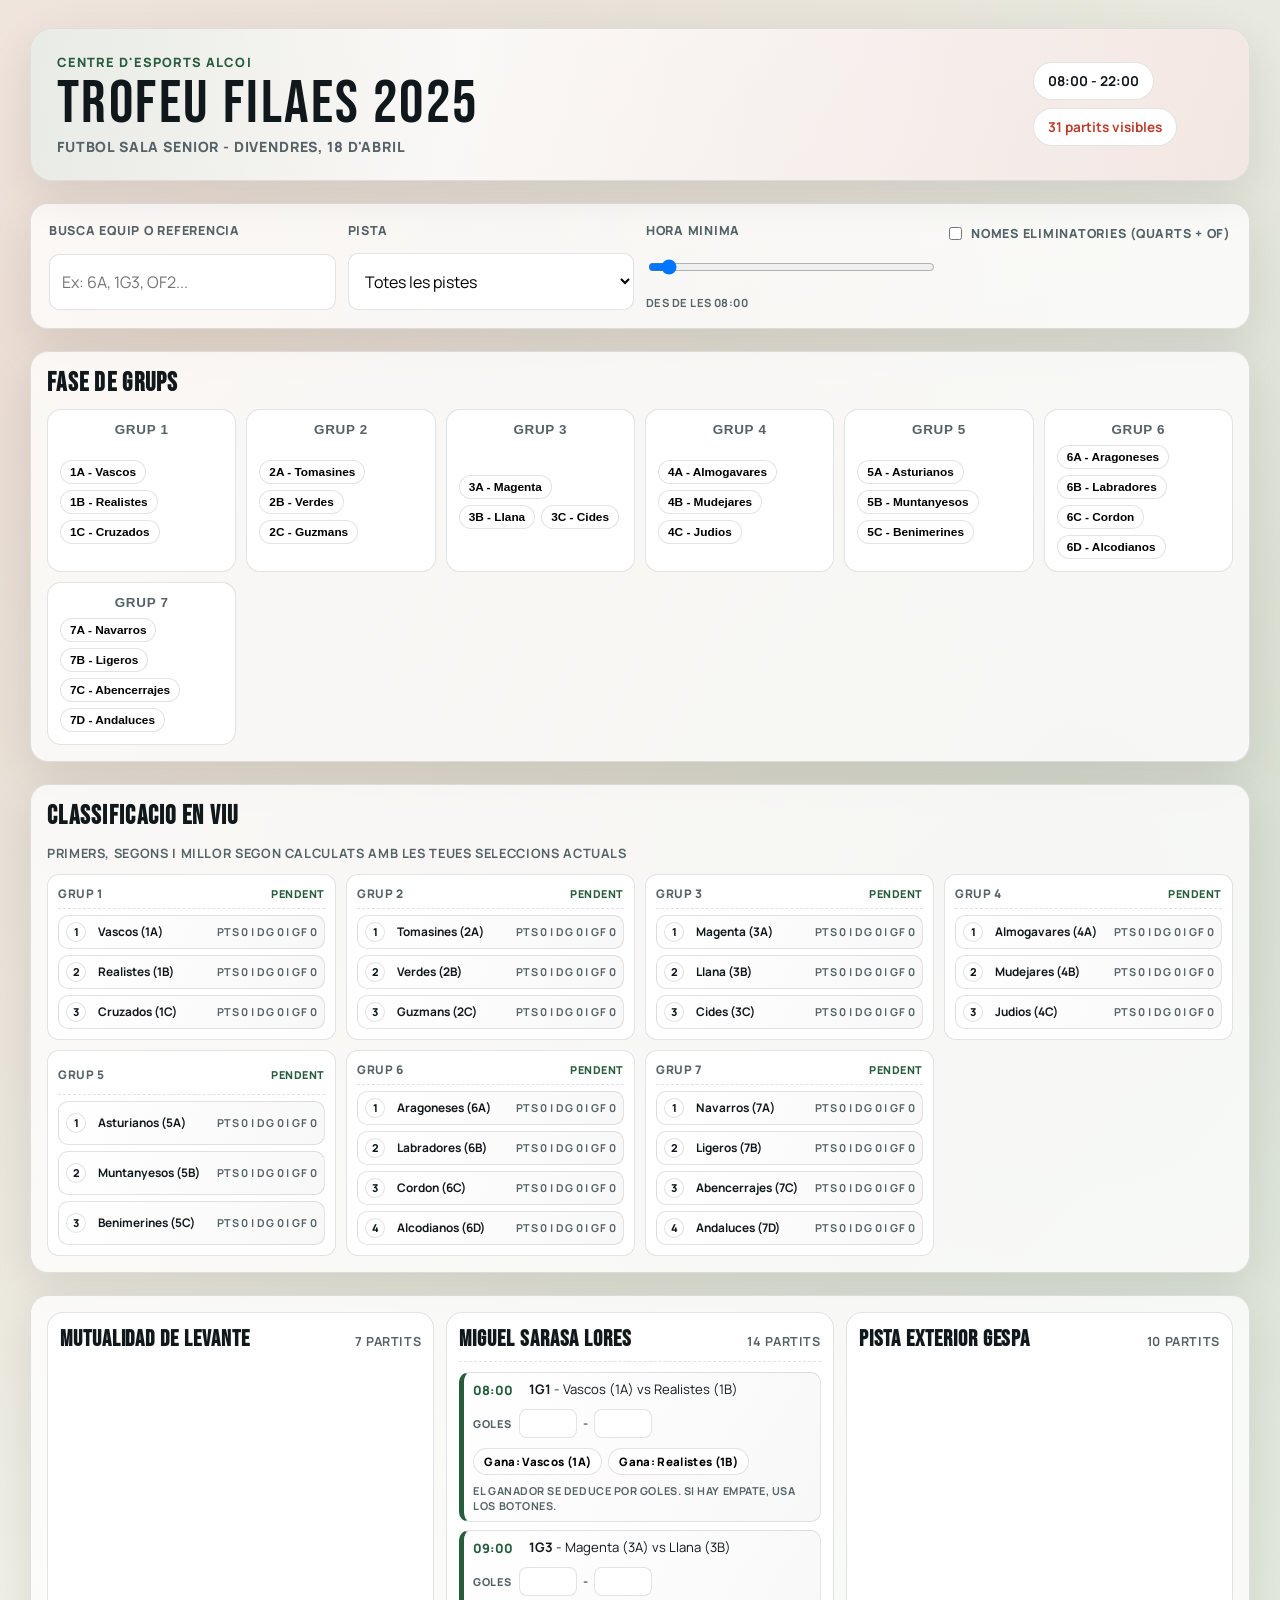
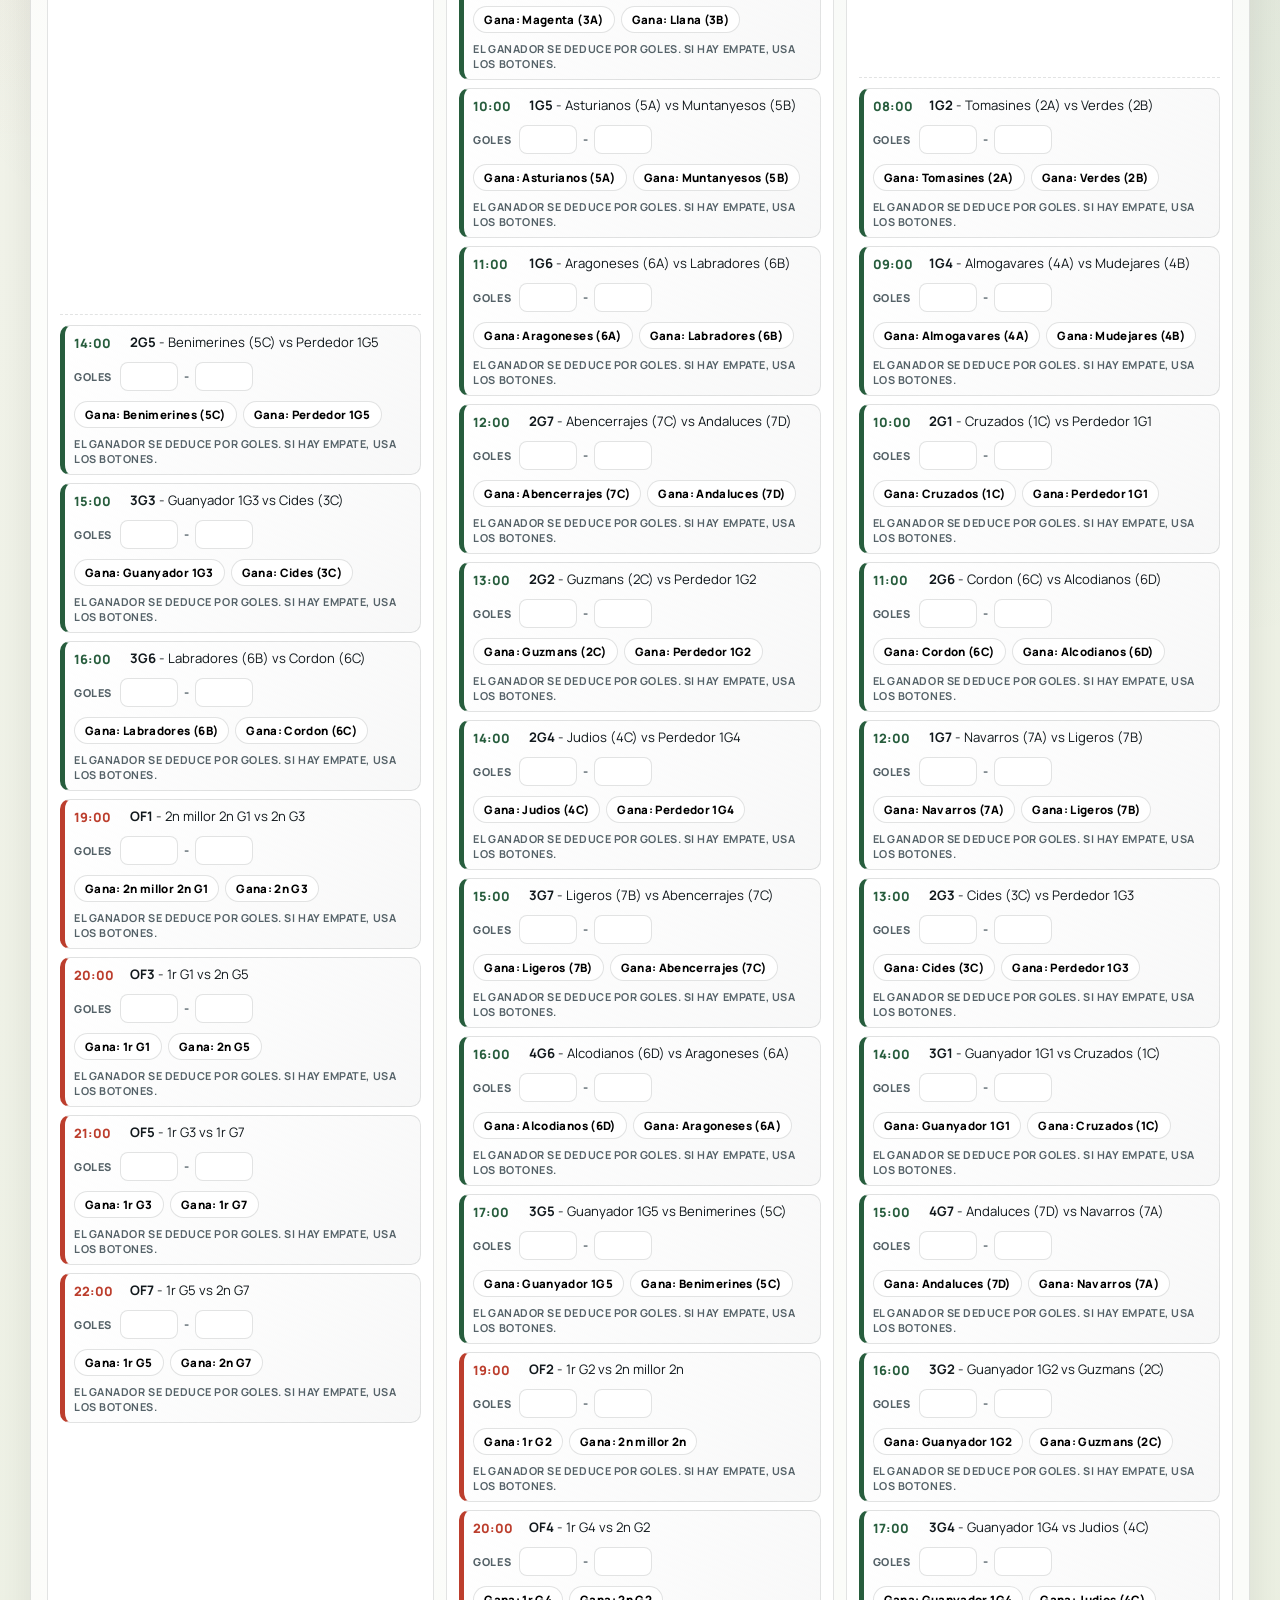
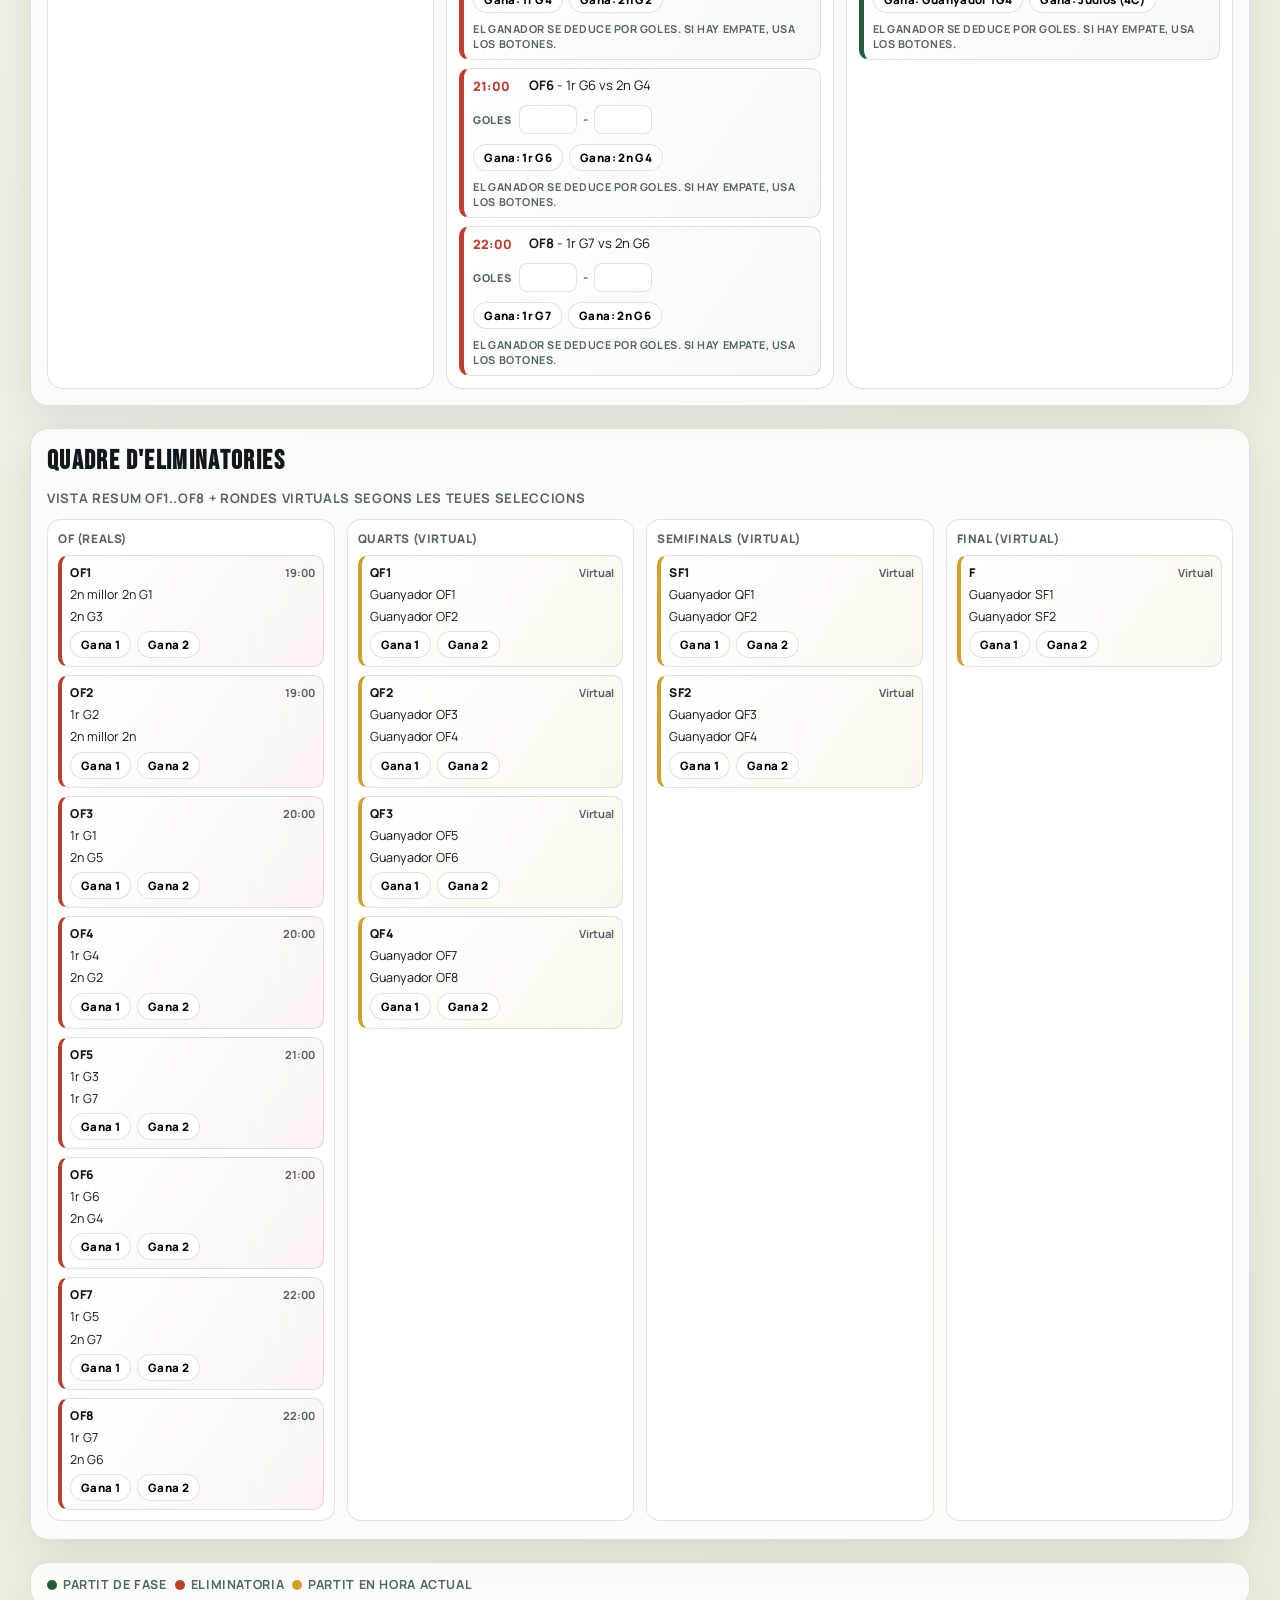
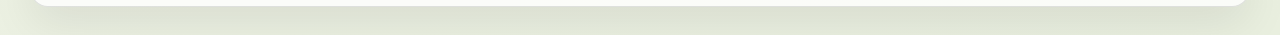
==== index.html @ 94940e05 "Add files via upload" ====
﻿<!doctype html>
<html lang="ca">

<head>
    <meta charset="UTF-8" />
    <meta name="viewport" content="width=device-width, initial-scale=1.0" />
    <title>Trofeu Filaes 2025 - Visual Interactiu</title>
    <link rel="preconnect" href="https://fonts.googleapis.com">
    <link rel="preconnect" href="https://fonts.gstatic.com" crossorigin>
    <link href="https://fonts.googleapis.com/css2?family=Bebas+Neue&family=Manrope:wght@400;600;700;800&display=swap"
        rel="stylesheet">
    <link rel="stylesheet" href="styles.css">
</head>

<body>
    <main class="container">
        <header class="hero">
            <div class="hero-content">
                <div>
                    <p class="kicker">Centre d'Esports Alcoi</p>
                    <h1>Trofeu Filaes 2025</h1>
                    <p class="subtitle">Futbol Sala Senior - Divendres, 18 d'abril</p>
                </div>
                <div class="hero-side">
                    <span class="date-chip">08:00 - 22:00</span>
                    <span class="count-chip" id="globalCount">0 partits visibles</span>
                </div>
            </div>
        </header>

        <section class="controls" aria-label="Filtres">
            <div class="control">
                <label for="search">Busca equip o referencia</label>
                <input id="search" type="search" placeholder="Ex: 6A, 1G3, OF2..." />
            </div>
            <div class="control">
                <label for="venue">Pista</label>
                <select id="venue">
                    <option value="all">Totes les pistes</option>
                    <option value="Mutualidad de Levante">Pavello - Mutualidad de Levante</option>
                    <option value="Miguel Sarasa Lores">Pavello - Miguel Sarasa Lores</option>
                    <option value="Pista exterior gespa">Pista exterior gespa</option>
                </select>
            </div>
            <div class="control">
                <label for="startTime">Hora minima</label>
                <input id="startTime" type="range" min="8" max="22" step="1" value="8" />
                <span class="muted" id="startTimeText">Des de les 08:00</span>
            </div>
            <div class="control">
                <label>
                    <input id="finalsOnly" type="checkbox" />
                    Nomes eliminatories (quarts + OF)
                </label>
            </div>
        </section>

        <section class="groups">
            <h2 class="groups-title">Fase de Grups</h2>
            <div class="group-grid" id="groupGrid"></div>
        </section>

        <section class="standings" aria-label="Classificacio en viu">
            <h2 class="standings-title">Classificacio en viu</h2>
            <p class="standings-subtitle">Primers, segons i millor segon calculats amb les teues seleccions actuals</p>
            <div class="standings-grid" id="standingsGrid"></div>
        </section>

        <section class="board">
            <div class="venues" id="venues"></div>
        </section>

        <section class="bracket" aria-label="Quadre d'eliminatories">
            <h2 class="bracket-title">Quadre d'eliminatories</h2>
            <p class="bracket-subtitle">Vista resum OF1..OF8 + rondes virtuals segons les teues seleccions</p>
            <div class="bracket-grid" id="finalsBracket"></div>
        </section>

        <section class="legend">
            <span class="legend-item"><i class="dot" style="background: var(--brand)"></i>Partit de fase</span>
            <span class="legend-item"><i class="dot" style="background: var(--brand-2)"></i>Eliminatoria</span>
            <span class="legend-item"><i class="dot" style="background: #d39f2a"></i>Partit en hora actual</span>
        </section>
    </main>

    <script src="script.js"></script>
</body>

</html>
---- styles.css ----
﻿:root {
    --bg-1: #f6f6ef;
    --bg-2: #e9efdf;
    --ink: #11181c;
    --muted: #556268;
    --brand: #275d3d;
    --brand-2: #bc3e2d;
    --panel: rgba(255, 255, 255, 0.78);
    --line: rgba(17, 24, 28, 0.12);
    --shadow: 0 14px 45px rgba(0, 0, 0, 0.09);
}

* {
    box-sizing: border-box;
}

body {
    margin: 0;
    font-family: "Manrope", sans-serif;
    color: var(--ink);
    background:
        radial-gradient(circle at 12% 8%, rgba(188, 62, 45, 0.13) 0, transparent 30%),
        radial-gradient(circle at 82% 18%, rgba(39, 93, 61, 0.14) 0, transparent 34%),
        linear-gradient(140deg, var(--bg-1), var(--bg-2));
    min-height: 100vh;
    padding: 28px;
}

.container {
    max-width: 1220px;
    margin: 0 auto;
    display: grid;
    gap: 22px;
}

.hero {
    background: var(--panel);
    border: 1px solid var(--line);
    border-radius: 22px;
    box-shadow: var(--shadow);
    overflow: hidden;
    position: relative;
}

.hero::before {
    content: "";
    position: absolute;
    inset: 0;
    background: linear-gradient(100deg, rgba(39, 93, 61, 0.09), transparent 35%, rgba(188, 62, 45, 0.1));
    pointer-events: none;
}

.hero-content {
    display: flex;
    flex-wrap: wrap;
    justify-content: space-between;
    gap: 16px;
    padding: 24px 26px;
    position: relative;
    z-index: 1;
}

.kicker {
    margin: 0;
    letter-spacing: 0.08em;
    font-weight: 800;
    color: var(--brand);
    text-transform: uppercase;
    font-size: 0.8rem;
}

h1 {
    margin: 4px 0 0;
    font-family: "Bebas Neue", sans-serif;
    letter-spacing: 0.04em;
    font-size: clamp(2rem, 5vw, 3.8rem);
    line-height: 0.95;
    font-weight: 400;
}

.subtitle {
    margin: 4px 0 0;
    text-transform: uppercase;
    letter-spacing: 0.06em;
    font-weight: 800;
    color: var(--muted);
    font-size: 0.88rem;
}

.hero-side {
    min-width: 190px;
    display: grid;
    gap: 8px;
    align-content: center;
}

.date-chip,
.count-chip {
    background: #fff;
    border: 1px solid var(--line);
    border-radius: 999px;
    padding: 9px 14px;
    font-size: 0.85rem;
    font-weight: 700;
    color: var(--ink);
    width: fit-content;
}

.count-chip {
    color: var(--brand-2);
}

.controls,
.groups,
.standings,
.board,
.bracket,
.legend {
    background: var(--panel);
    border: 1px solid var(--line);
    border-radius: 18px;
    box-shadow: var(--shadow);
}

.controls {
    padding: 18px;
    display: grid;
    grid-template-columns: repeat(auto-fit, minmax(200px, 1fr));
    gap: 12px;
}

.control {
    display: grid;
    gap: 6px;
}

.control label {
    font-weight: 800;
    font-size: 0.78rem;
    text-transform: uppercase;
    letter-spacing: 0.06em;
    color: var(--muted);
}

.control input,
.control select {
    width: 100%;
    border: 1px solid var(--line);
    border-radius: 10px;
    padding: 11px 12px;
    background: #fff;
    font: inherit;
}

.control input[type="checkbox"] {
    width: auto;
    transform: translateY(2px);
    accent-color: var(--brand);
    margin-right: 6px;
}

.groups {
    padding: 16px;
    display: grid;
    gap: 10px;
}

.groups-title {
    margin: 0;
    font-family: "Bebas Neue", sans-serif;
    font-size: 1.6rem;
    letter-spacing: 0.05em;
}

.group-grid {
    display: grid;
    grid-template-columns: repeat(auto-fit, minmax(168px, 1fr));
    gap: 10px;
}

.group-card {
    border: 1px solid var(--line);
    background: #fff;
    border-radius: 14px;
    padding: 12px;
    cursor: pointer;
    transition: transform 180ms ease, box-shadow 180ms ease, border-color 180ms ease;
    display: grid;
    gap: 8px;
}

.group-card:hover {
    transform: translateY(-3px);
    box-shadow: 0 8px 20px rgba(0, 0, 0, 0.08);
    border-color: rgba(39, 93, 61, 0.35);
}

.group-card.active {
    border-color: var(--brand);
    background: linear-gradient(160deg, #fff, rgba(39, 93, 61, 0.09));
}

.group-name {
    margin: 0;
    font-weight: 800;
    text-transform: uppercase;
    letter-spacing: 0.05em;
    font-size: 0.84rem;
    color: var(--muted);
}

.team-list {
    display: flex;
    flex-wrap: wrap;
    gap: 6px;
}

.pill {
    font-size: 0.74rem;
    font-weight: 800;
    padding: 4px 9px;
    border-radius: 999px;
    border: 1px solid var(--line);
    background: #fff;
}

.standings {
    padding: 16px;
    display: grid;
    gap: 12px;
}

.standings-title {
    margin: 0;
    font-family: "Bebas Neue", sans-serif;
    font-size: 1.6rem;
    letter-spacing: 0.05em;
}

.standings-subtitle {
    margin: 0;
    color: var(--muted);
    font-size: 0.8rem;
    font-weight: 700;
    text-transform: uppercase;
    letter-spacing: 0.05em;
}

.standings-grid {
    display: grid;
    grid-template-columns: repeat(auto-fit, minmax(230px, 1fr));
    gap: 10px;
}

.standing-card {
    border: 1px solid var(--line);
    border-radius: 12px;
    background: #fff;
    padding: 10px;
    display: grid;
    gap: 6px;
}

.standing-header {
    display: flex;
    justify-content: space-between;
    align-items: center;
    gap: 8px;
    border-bottom: 1px dashed var(--line);
    padding-bottom: 6px;
}

.standing-group {
    margin: 0;
    font-weight: 800;
    text-transform: uppercase;
    letter-spacing: 0.05em;
    color: var(--muted);
    font-size: 0.74rem;
}

.standing-status {
    margin: 0;
    font-size: 0.68rem;
    text-transform: uppercase;
    letter-spacing: 0.05em;
    font-weight: 800;
    color: var(--brand);
}

.standing-row {
    display: grid;
    grid-template-columns: 24px 1fr auto;
    align-items: center;
    gap: 8px;
    border: 1px solid var(--line);
    border-radius: 10px;
    padding: 6px 7px;
    background: linear-gradient(125deg, #fff, rgba(17, 24, 28, 0.03));
    font-size: 0.74rem;
}

.standing-pos {
    width: 20px;
    height: 20px;
    border-radius: 999px;
    display: inline-flex;
    align-items: center;
    justify-content: center;
    font-weight: 800;
    font-size: 0.68rem;
    border: 1px solid var(--line);
    background: #fff;
}

.standing-team {
    margin: 0;
    font-weight: 700;
}

.standing-stats {
    margin: 0;
    color: var(--muted);
    font-weight: 700;
    font-size: 0.68rem;
    text-transform: uppercase;
    letter-spacing: 0.04em;
    white-space: nowrap;
}

.tag {
    border-radius: 999px;
    padding: 2px 7px;
    font-size: 0.62rem;
    text-transform: uppercase;
    letter-spacing: 0.05em;
    font-weight: 800;
    border: 1px solid transparent;
    margin-left: 5px;
}

.tag.first {
    color: #0f5a39;
    background: rgba(39, 93, 61, 0.13);
    border-color: rgba(39, 93, 61, 0.25);
}

.tag.second {
    color: #8a5c06;
    background: rgba(211, 159, 42, 0.16);
    border-color: rgba(211, 159, 42, 0.35);
}

.board {
    padding: 16px;
    display: grid;
    gap: 16px;
}

.bracket {
    padding: 16px;
    display: grid;
    gap: 12px;
}

.bracket-title {
    margin: 0;
    font-family: "Bebas Neue", sans-serif;
    font-size: 1.7rem;
    letter-spacing: 0.05em;
}

.bracket-subtitle {
    margin: 0;
    color: var(--muted);
    font-size: 0.82rem;
    font-weight: 700;
    text-transform: uppercase;
    letter-spacing: 0.05em;
}

.bracket-grid {
    display: grid;
    grid-template-columns: repeat(4, minmax(220px, 1fr));
    gap: 12px;
    overflow-x: auto;
    padding-bottom: 2px;
}

.round {
    border: 1px solid var(--line);
    border-radius: 14px;
    background: #fff;
    padding: 10px;
    display: grid;
    gap: 8px;
    align-content: start;
    min-width: 220px;
}

.round-name {
    margin: 0;
    text-transform: uppercase;
    letter-spacing: 0.05em;
    color: var(--muted);
    font-size: 0.74rem;
    font-weight: 800;
}

.bracket-match {
    border: 1px solid var(--line);
    border-left: 4px solid var(--brand-2);
    border-radius: 10px;
    padding: 8px;
    display: grid;
    gap: 6px;
    background: linear-gradient(125deg, #fff, rgba(188, 62, 45, 0.06));
}

.bracket-match.virtual {
    border-left-color: #d39f2a;
    background: linear-gradient(125deg, #fff, rgba(211, 159, 42, 0.08));
}

.bracket-head {
    display: flex;
    justify-content: space-between;
    align-items: center;
    gap: 8px;
}

.bracket-code {
    font-weight: 800;
    font-size: 0.76rem;
    text-transform: uppercase;
    letter-spacing: 0.05em;
}

.bracket-time {
    font-size: 0.7rem;
    color: var(--muted);
    font-weight: 700;
}

.bracket-line {
    margin: 0;
    font-size: 0.78rem;
    line-height: 1.3;
}

.bracket-controls {
    display: flex;
    flex-wrap: wrap;
    gap: 6px;
}

.venues {
    display: grid;
    grid-template-columns: repeat(auto-fit, minmax(280px, 1fr));
    gap: 12px;
}

.venue {
    border: 1px solid var(--line);
    background: #fff;
    border-radius: 16px;
    padding: 12px;
    display: grid;
    gap: 10px;
    min-height: 240px;
}

.venue-header {
    display: flex;
    justify-content: space-between;
    align-items: baseline;
    border-bottom: 1px dashed var(--line);
    padding-bottom: 8px;
    gap: 8px;
}

.venue-title {
    margin: 0;
    font-family: "Bebas Neue", sans-serif;
    font-size: 1.45rem;
    letter-spacing: 0.04em;
}

.venue-count {
    margin: 0;
    color: var(--muted);
    font-size: 0.78rem;
    font-weight: 700;
    text-transform: uppercase;
    letter-spacing: 0.05em;
}

.match-list {
    display: grid;
    gap: 8px;
    align-content: start;
}

.match {
    border: 1px solid var(--line);
    border-left: 5px solid var(--brand);
    border-radius: 10px;
    padding: 8px 9px;
    background: linear-gradient(125deg, #fff, rgba(17, 24, 28, 0.03));
    display: grid;
    grid-template-columns: auto 1fr;
    gap: 8px;
    align-items: center;
    animation: reveal 350ms ease;
}

.match.final {
    border-left-color: var(--brand-2);
}

.match.live {
    outline: 2px solid rgba(188, 62, 45, 0.24);
    box-shadow: 0 0 0 3px rgba(188, 62, 45, 0.08);
}

.time {
    font-weight: 800;
    font-size: 0.8rem;
    color: var(--brand);
    min-width: 48px;
}

.final .time {
    color: var(--brand-2);
}

.desc {
    margin: 0;
    font-size: 0.82rem;
    line-height: 1.28;
}

.predictor {
    grid-column: 1 / -1;
    display: flex;
    flex-wrap: wrap;
    gap: 6px;
    margin-top: 2px;
}

.score-editor {
    grid-column: 1 / -1;
    display: flex;
    align-items: center;
    gap: 8px;
    margin-top: 2px;
}

.score-label {
    font-size: 0.68rem;
    text-transform: uppercase;
    letter-spacing: 0.05em;
    color: var(--muted);
    font-weight: 800;
    min-width: 38px;
}

.score-box {
    display: inline-flex;
    align-items: center;
    gap: 6px;
}

.score-input {
    width: 58px;
    border: 1px solid var(--line);
    border-radius: 8px;
    padding: 5px 7px;
    font: inherit;
    font-size: 0.78rem;
    font-weight: 700;
    background: #fff;
    text-align: center;
}

.score-sep {
    color: var(--muted);
    font-weight: 800;
    font-size: 0.78rem;
}

.pick-btn,
.clear-pick-btn {
    border: 1px solid var(--line);
    background: #fff;
    border-radius: 999px;
    font: inherit;
    font-size: 0.72rem;
    font-weight: 800;
    letter-spacing: 0.03em;
    padding: 5px 10px;
    cursor: pointer;
    transition: all 140ms ease;
}

.pick-btn:hover,
.clear-pick-btn:hover {
    border-color: rgba(39, 93, 61, 0.45);
    transform: translateY(-1px);
}

.pick-btn.active {
    background: var(--brand);
    color: #fff;
    border-color: var(--brand);
}

.clear-pick-btn {
    color: var(--brand-2);
    border-color: rgba(188, 62, 45, 0.35);
}

.predictor-note {
    grid-column: 1 / -1;
    margin: 0;
    font-size: 0.68rem;
    color: var(--muted);
    text-transform: uppercase;
    letter-spacing: 0.05em;
    font-weight: 700;
}

.muted {
    color: var(--muted);
    font-weight: 700;
    text-transform: uppercase;
    letter-spacing: 0.04em;
    font-size: 0.7rem;
}

.empty {
    border: 1px dashed var(--line);
    border-radius: 10px;
    padding: 16px;
    text-align: center;
    color: var(--muted);
    font-size: 0.86rem;
}

.legend {
    padding: 13px 16px;
    display: flex;
    flex-wrap: wrap;
    gap: 8px;
    align-items: center;
}

.legend-item {
    display: inline-flex;
    align-items: center;
    gap: 6px;
    font-size: 0.78rem;
    color: var(--muted);
    font-weight: 700;
    text-transform: uppercase;
    letter-spacing: 0.05em;
}

.dot {
    width: 10px;
    height: 10px;
    border-radius: 999px;
    display: inline-block;
}

@keyframes reveal {
    from {
        opacity: 0;
        transform: translateY(6px);
    }

    to {
        opacity: 1;
        transform: translateY(0);
    }
}

@media (max-width: 760px) {
    body {
        padding: 14px;
    }

    .hero-content {
        padding: 18px;
    }

    .groups,
    .controls,
    .board {
        border-radius: 14px;
    }
}
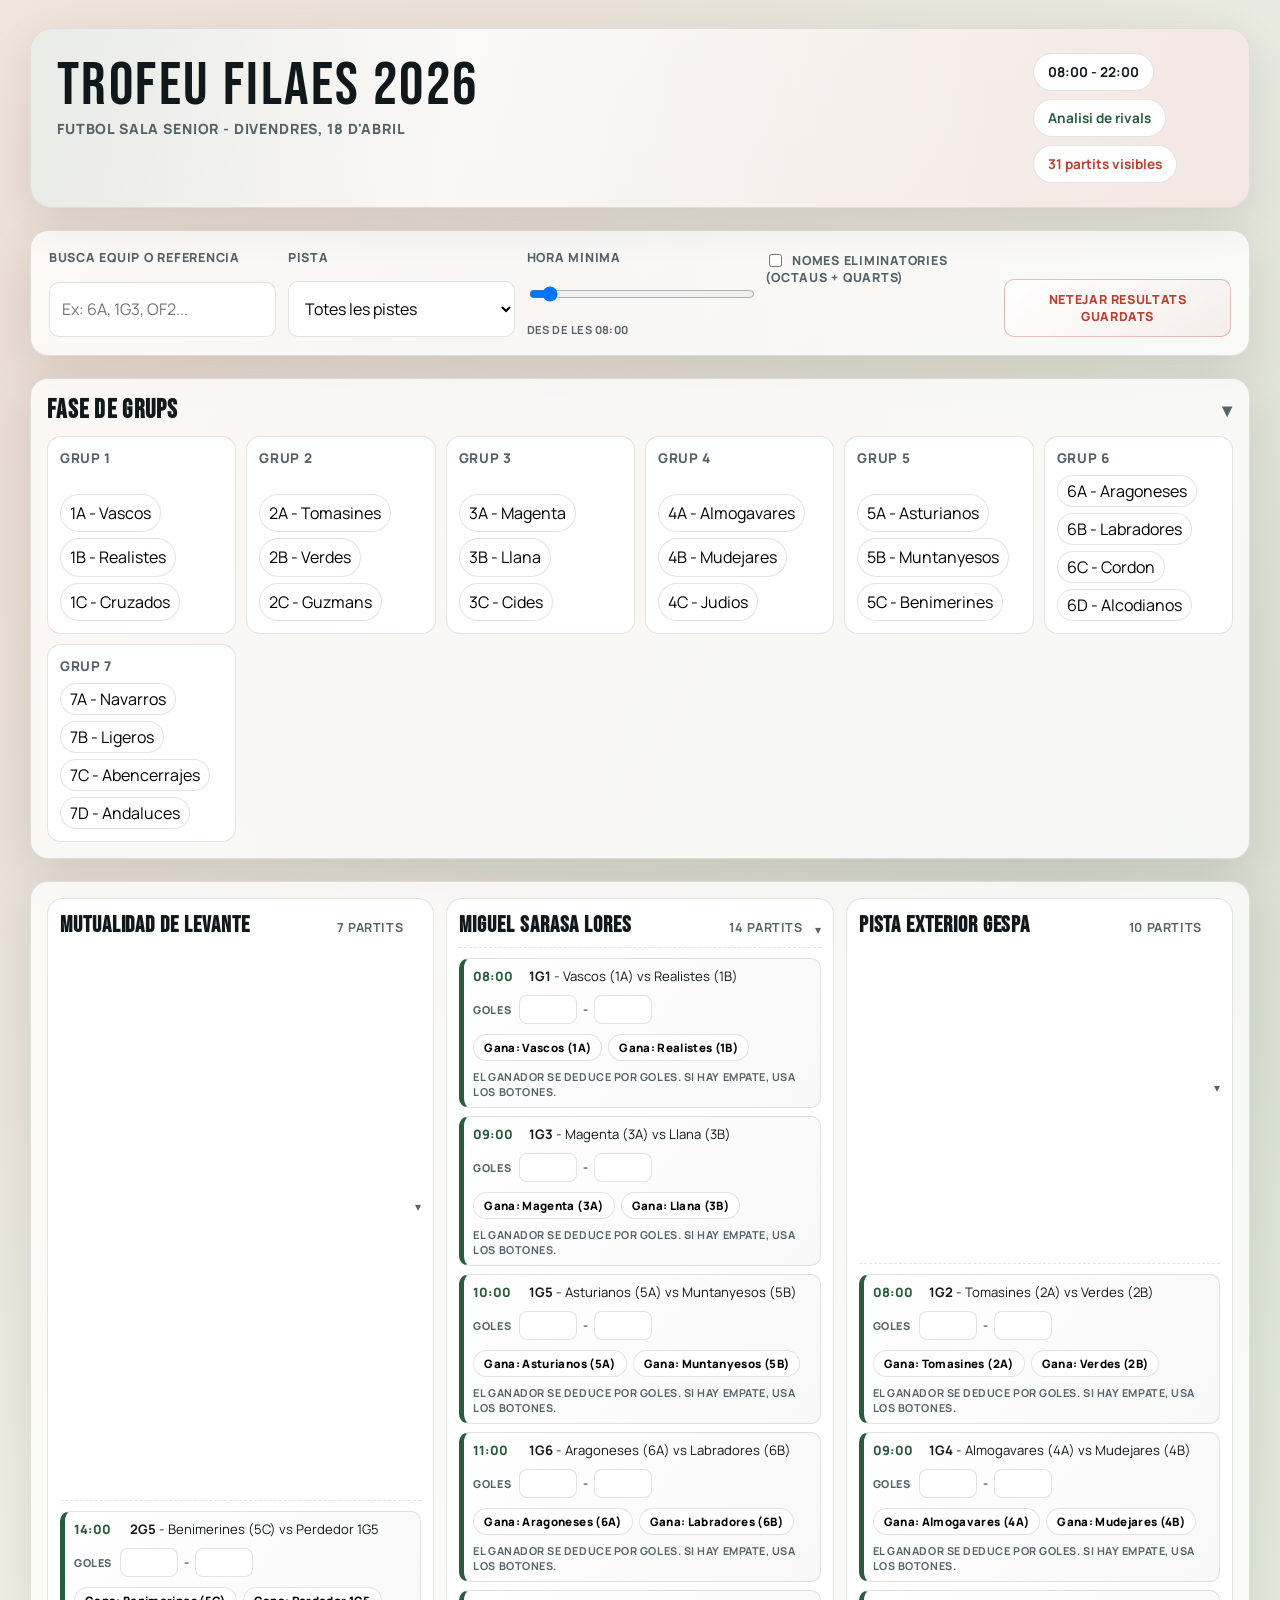
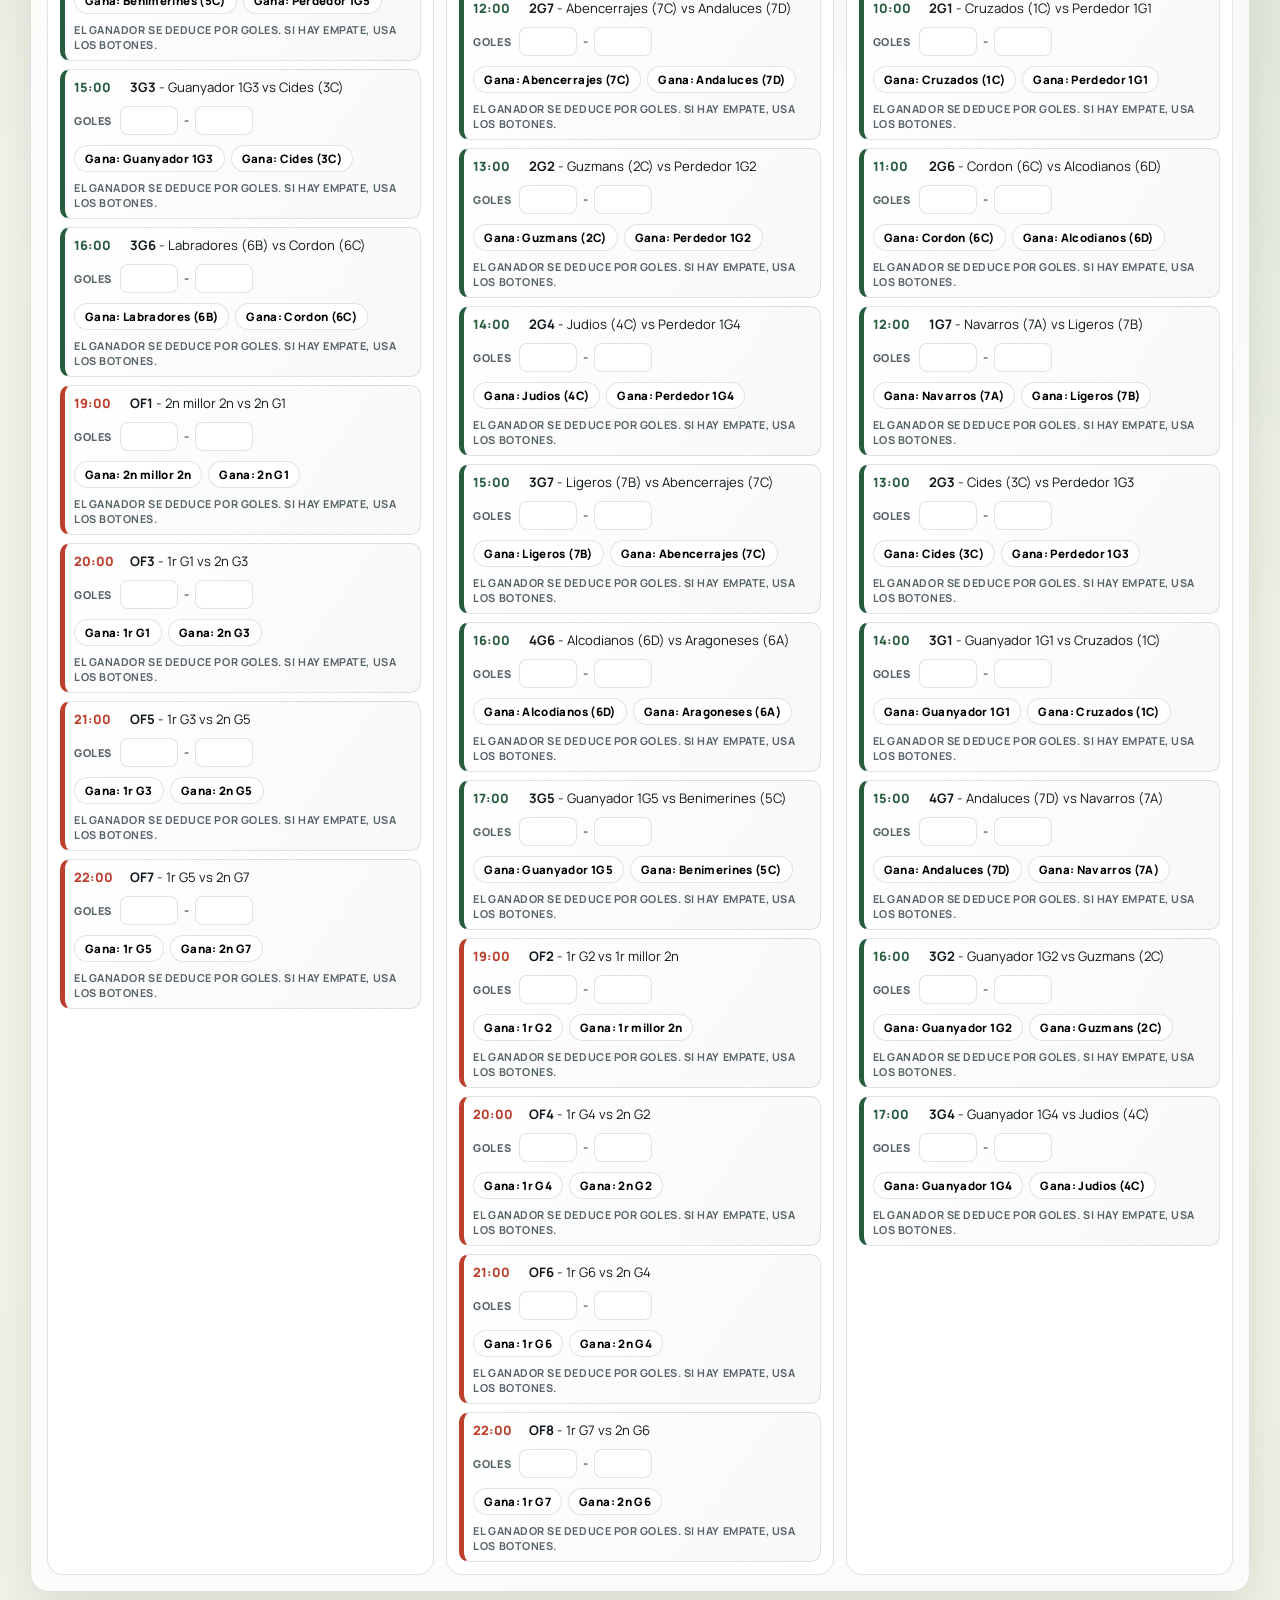
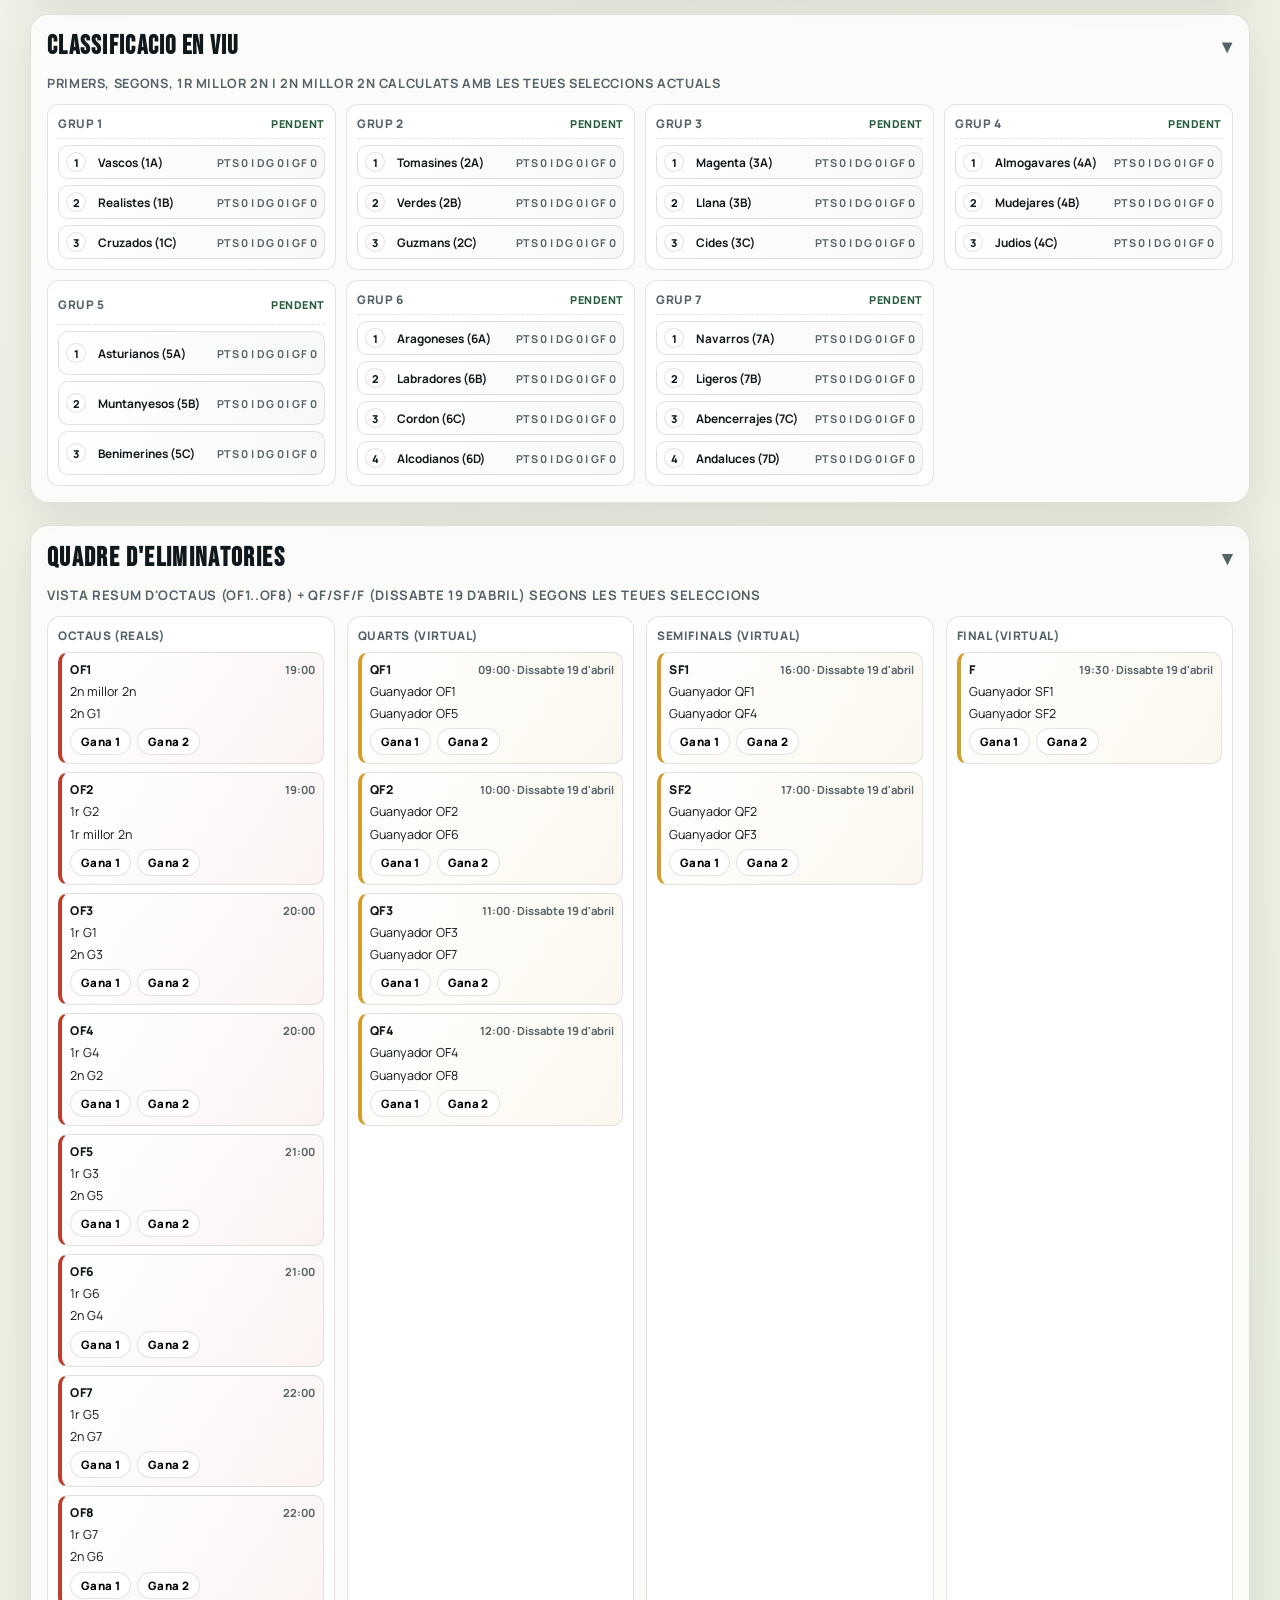
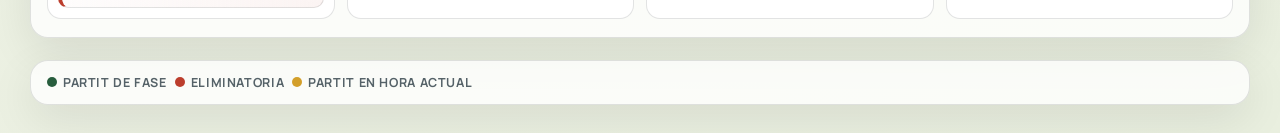
==== commit 8f9ca68e: "Añadir rivales y modificar formato y funcionalidades" ====
--- a/index.html
+++ b/index.html
@@ -4,7 +4,7 @@
 <head>
     <meta charset="UTF-8" />
     <meta name="viewport" content="width=device-width, initial-scale=1.0" />
-    <title>Trofeu Filaes 2025 - Visual Interactiu</title>
+    <title>Trofeu Filaes 2026 - Visual Interactiu</title>
     <link rel="preconnect" href="https://fonts.googleapis.com">
     <link rel="preconnect" href="https://fonts.gstatic.com" crossorigin>
     <link href="https://fonts.googleapis.com/css2?family=Bebas+Neue&family=Manrope:wght@400;600;700;800&display=swap"
@@ -17,12 +17,12 @@
         <header class="hero">
             <div class="hero-content">
                 <div>
-                    <p class="kicker">Centre d'Esports Alcoi</p>
-                    <h1>Trofeu Filaes 2025</h1>
+                    <h1>Trofeu Filaes 2026</h1>
                     <p class="subtitle">Futbol Sala Senior - Divendres, 18 d'abril</p>
                 </div>
                 <div class="hero-side">
                     <span class="date-chip">08:00 - 22:00</span>
+                    <a class="date-chip nav-chip" href="rivals.html">Analisi de rivals</a>
                     <span class="count-chip" id="globalCount">0 partits visibles</span>
                 </div>
             </div>
@@ -50,8 +50,11 @@
             <div class="control">
                 <label>
                     <input id="finalsOnly" type="checkbox" />
-                    Nomes eliminatories (quarts + OF)
+                    Nomes eliminatories (octaus + quarts)
                 </label>
+            </div>
+            <div class="control action">
+                <button id="clearSavedData" type="button">Netejar resultats guardats</button>
             </div>
         </section>
 
@@ -60,19 +63,22 @@
             <div class="group-grid" id="groupGrid"></div>
         </section>
 
-        <section class="standings" aria-label="Classificacio en viu">
-            <h2 class="standings-title">Classificacio en viu</h2>
-            <p class="standings-subtitle">Primers, segons i millor segon calculats amb les teues seleccions actuals</p>
-            <div class="standings-grid" id="standingsGrid"></div>
-        </section>
-
         <section class="board">
             <div class="venues" id="venues"></div>
         </section>
 
+        <section class="standings" aria-label="Classificacio en viu">
+            <h2 class="standings-title">Classificacio en viu</h2>
+            <p class="standings-subtitle">Primers, segons, 1r millor 2n i 2n millor 2n calculats amb les teues
+                seleccions actuals</p>
+            <div class="standings-grid" id="standingsGrid"></div>
+        </section>
+
         <section class="bracket" aria-label="Quadre d'eliminatories">
             <h2 class="bracket-title">Quadre d'eliminatories</h2>
-            <p class="bracket-subtitle">Vista resum OF1..OF8 + rondes virtuals segons les teues seleccions</p>
+            <p class="bracket-subtitle">Vista resum d'octaus (OF1..OF8) + QF/SF/F (dissabte 19 d'abril) segons les teues
+                seleccions
+            </p>
             <div class="bracket-grid" id="finalsBracket"></div>
         </section>
 
--- a/styles.css
+++ b/styles.css
@@ -106,6 +106,17 @@
     width: fit-content;
 }
 
+.nav-chip {
+    text-decoration: none;
+    color: var(--brand);
+    transition: transform 140ms ease, box-shadow 140ms ease;
+}
+
+.nav-chip:hover {
+    transform: translateY(-1px);
+    box-shadow: 0 8px 18px rgba(39, 93, 61, 0.16);
+}
+
 .count-chip {
     color: var(--brand-2);
 }
@@ -134,6 +145,10 @@
     gap: 6px;
 }
 
+.control.action {
+    align-content: end;
+}
+
 .control label {
     font-weight: 800;
     font-size: 0.78rem;
@@ -150,6 +165,28 @@
     padding: 11px 12px;
     background: #fff;
     font: inherit;
+}
+
+#clearSavedData {
+    width: 100%;
+    border: 1px solid rgba(188, 62, 45, 0.32);
+    border-radius: 10px;
+    padding: 11px 12px;
+    background: linear-gradient(145deg, #fff, rgba(188, 62, 45, 0.06));
+    color: var(--brand-2);
+    font: inherit;
+    font-size: 0.78rem;
+    font-weight: 800;
+    text-transform: uppercase;
+    letter-spacing: 0.05em;
+    cursor: pointer;
+    transition: transform 140ms ease, border-color 140ms ease, box-shadow 140ms ease;
+}
+
+#clearSavedData:hover {
+    transform: translateY(-1px);
+    border-color: rgba(188, 62, 45, 0.5);
+    box-shadow: 0 7px 16px rgba(188, 62, 45, 0.14);
 }
 
 .control input[type="checkbox"] {
@@ -172,6 +209,49 @@
     letter-spacing: 0.05em;
 }
 
+.section-toggle {
+    cursor: pointer;
+    user-select: none;
+    position: relative;
+    padding-right: 20px;
+}
+
+.section-toggle::after {
+    content: "▾";
+    position: absolute;
+    right: 0;
+    top: 50%;
+    transform: translateY(-50%);
+    font-size: 0.75em;
+    color: var(--muted);
+}
+
+.is-collapsed .section-toggle::after {
+    content: "▸";
+}
+
+.groups.is-collapsed .group-grid {
+    display: none;
+}
+
+.groups.is-collapsed,
+.standings.is-collapsed,
+.bracket.is-collapsed {
+    gap: 0;
+    padding-top: 12px;
+    padding-bottom: 12px;
+}
+
+.standings.is-collapsed .standings-subtitle,
+.standings.is-collapsed .standings-grid {
+    display: none;
+}
+
+.bracket.is-collapsed .bracket-subtitle,
+.bracket.is-collapsed .bracket-grid {
+    display: none;
+}
+
 .group-grid {
     display: grid;
     grid-template-columns: repeat(auto-fit, minmax(168px, 1fr));
@@ -222,6 +302,24 @@
     border-radius: 999px;
     border: 1px solid var(--line);
     background: #fff;
+}
+
+.team-pill {
+    font: inherit;
+    cursor: pointer;
+    transition: transform 140ms ease, border-color 140ms ease, box-shadow 140ms ease, background 140ms ease;
+}
+
+.team-pill:hover {
+    transform: translateY(-1px);
+    border-color: rgba(39, 93, 61, 0.45);
+    box-shadow: 0 6px 14px rgba(39, 93, 61, 0.12);
+}
+
+.team-pill.active {
+    background: var(--brand);
+    border-color: var(--brand);
+    color: #fff;
 }
 
 .standings {
@@ -477,6 +575,39 @@
     border-bottom: 1px dashed var(--line);
     padding-bottom: 8px;
     gap: 8px;
+    cursor: pointer;
+    position: relative;
+    padding-right: 18px;
+}
+
+.venue-header::after {
+    content: "▾";
+    position: absolute;
+    right: 0;
+    top: 50%;
+    transform: translateY(-50%);
+    font-size: 0.78rem;
+    color: var(--muted);
+}
+
+.venue.is-collapsed .venue-header::after {
+    content: "▸";
+}
+
+.venue.is-collapsed .match-list {
+    display: none;
+}
+
+.venue.is-collapsed {
+    min-height: auto;
+    gap: 0;
+    padding-top: 10px;
+    padding-bottom: 10px;
+}
+
+.venue.is-collapsed .venue-header {
+    border-bottom: 0;
+    padding-bottom: 0;
 }
 
 .venue-title {
@@ -690,13 +821,147 @@
         padding: 14px;
     }
 
+    .container {
+        gap: 14px;
+    }
+
+    .hero {
+        border-radius: 16px;
+    }
+
     .hero-content {
         padding: 18px;
+        gap: 12px;
+    }
+
+    .hero-side {
+        width: 100%;
+        min-width: 0;
+        grid-template-columns: 1fr;
+    }
+
+    .date-chip,
+    .count-chip,
+    .nav-chip {
+        width: 100%;
+        text-align: center;
+        justify-content: center;
     }
 
     .groups,
     .controls,
-    .board {
+    .board,
+    .standings,
+    .bracket,
+    .legend {
         border-radius: 14px;
     }
+
+    .controls {
+        grid-template-columns: 1fr;
+        gap: 10px;
+        padding: 14px;
+    }
+
+    .control input,
+    .control select,
+    #clearSavedData {
+        min-height: 44px;
+    }
+
+    .group-grid {
+        grid-template-columns: 1fr;
+    }
+
+    .standings-grid {
+        grid-template-columns: 1fr;
+    }
+
+    .standing-row {
+        grid-template-columns: 24px 1fr;
+        row-gap: 4px;
+    }
+
+    .standing-stats {
+        grid-column: 1 / -1;
+        white-space: normal;
+    }
+
+    .venues {
+        grid-template-columns: 1fr;
+    }
+
+    .venue {
+        min-height: auto;
+    }
+
+    .match {
+        grid-template-columns: 1fr;
+        gap: 6px;
+    }
+
+    .time {
+        min-width: 0;
+    }
+
+    .score-editor {
+        flex-wrap: wrap;
+        align-items: flex-start;
+    }
+
+    .score-label {
+        min-width: auto;
+    }
+
+    .score-box {
+        width: 100%;
+    }
+
+    .score-input {
+        width: 100%;
+    }
+
+    .predictor {
+        display: grid;
+        grid-template-columns: 1fr;
+    }
+
+    .pick-btn,
+    .clear-pick-btn {
+        width: 100%;
+        min-height: 40px;
+    }
+
+    .bracket-grid {
+        grid-template-columns: 1fr;
+        overflow-x: visible;
+    }
+
+    .round {
+        min-width: 0;
+    }
+
+    .legend {
+        gap: 6px;
+        padding: 12px;
+    }
+
+    .legend-item {
+        font-size: 0.72rem;
+    }
+}
+
+@media (max-width: 420px) {
+    h1 {
+        font-size: clamp(1.85rem, 11vw, 2.6rem);
+    }
+
+    .subtitle {
+        font-size: 0.76rem;
+    }
+
+    .bracket-subtitle,
+    .standings-subtitle {
+        font-size: 0.72rem;
+    }
 }
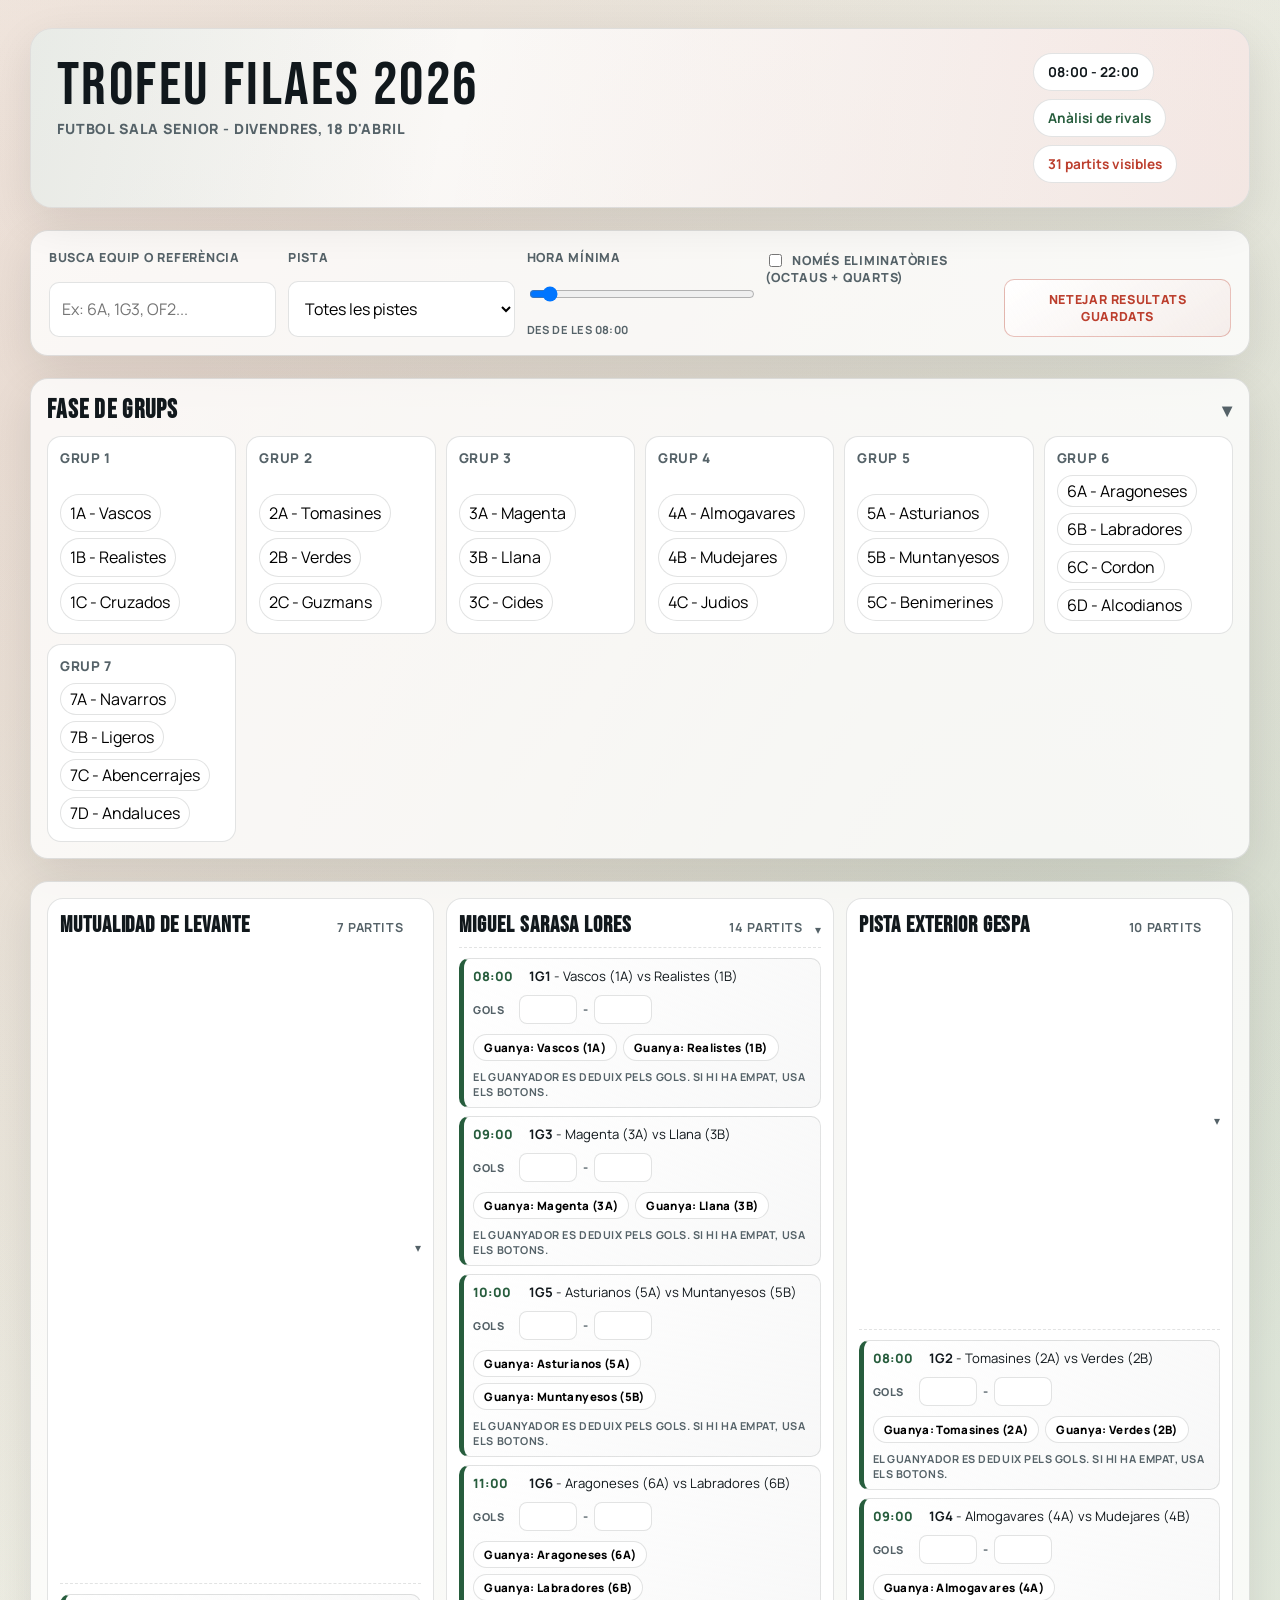
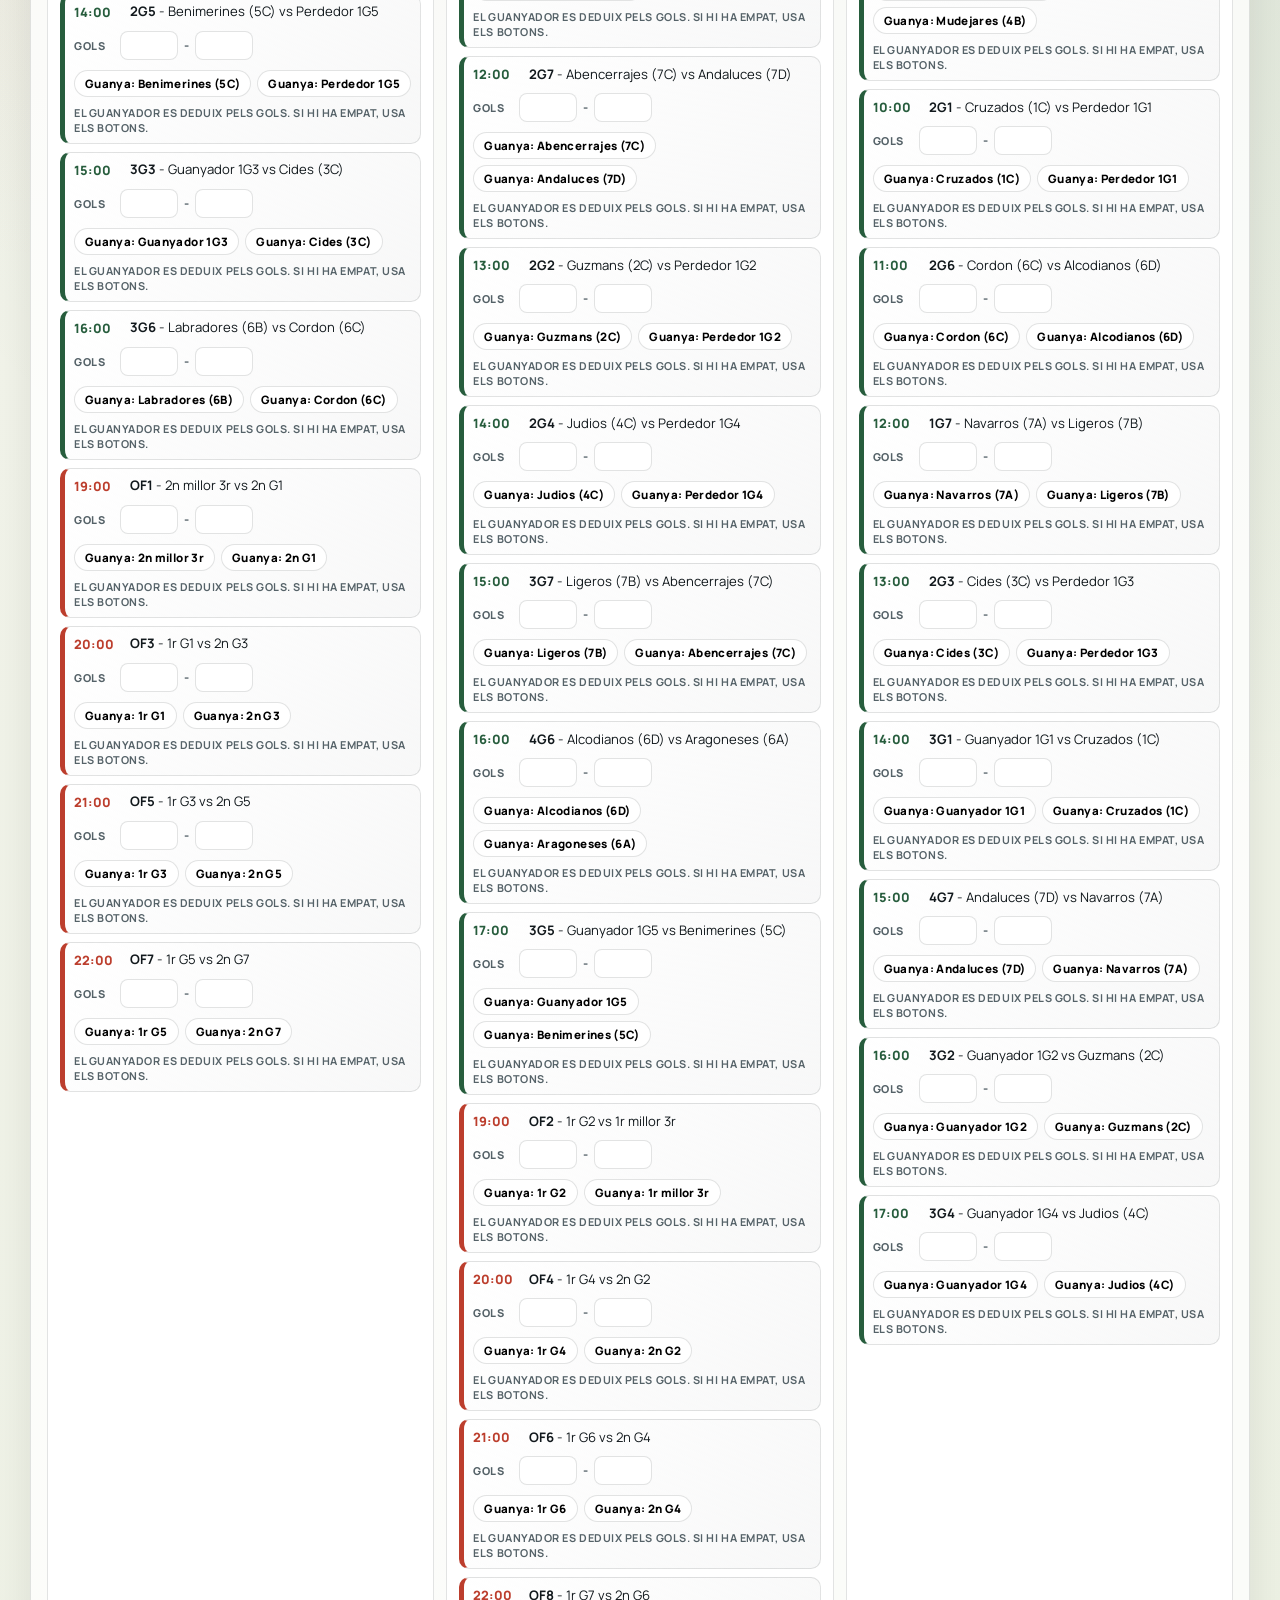
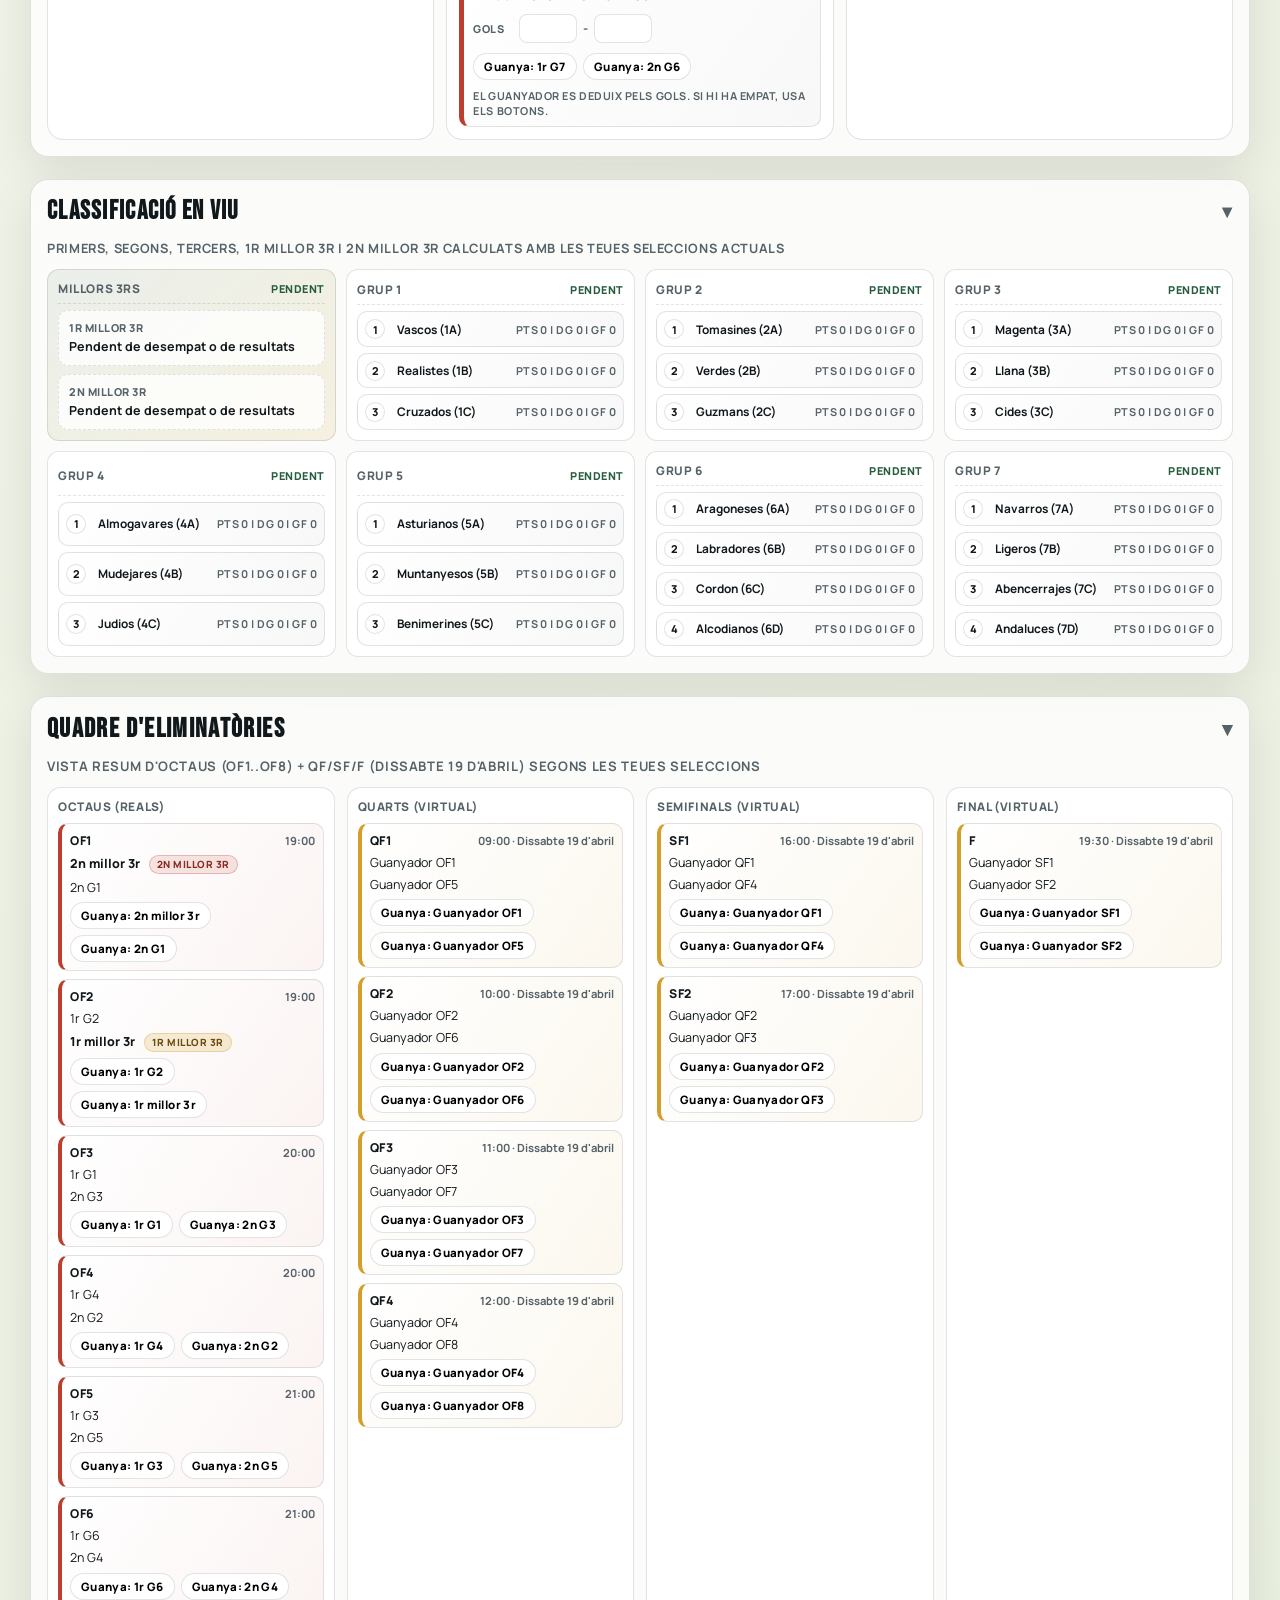
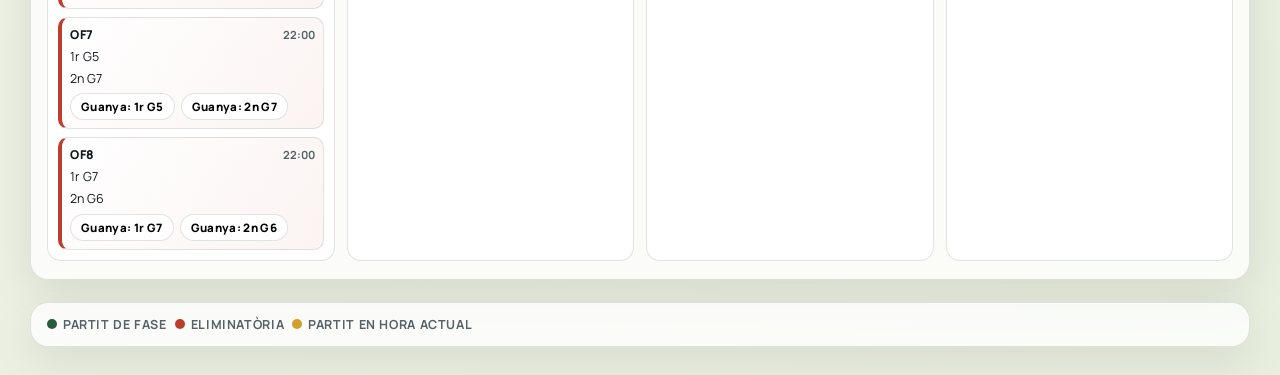
==== commit 86fe8f86: "Modificar comportamiento para añadir el mejor tercero y el segundo mejor tercero" ====
--- a/index.html
+++ b/index.html
@@ -22,7 +22,7 @@
                 </div>
                 <div class="hero-side">
                     <span class="date-chip">08:00 - 22:00</span>
-                    <a class="date-chip nav-chip" href="rivals.html">Analisi de rivals</a>
+                    <a class="date-chip nav-chip" href="rivals.html">Anàlisi de rivals</a>
                     <span class="count-chip" id="globalCount">0 partits visibles</span>
                 </div>
             </div>
@@ -30,27 +30,27 @@
 
         <section class="controls" aria-label="Filtres">
             <div class="control">
-                <label for="search">Busca equip o referencia</label>
+                <label for="search">Busca equip o referència</label>
                 <input id="search" type="search" placeholder="Ex: 6A, 1G3, OF2..." />
             </div>
             <div class="control">
                 <label for="venue">Pista</label>
                 <select id="venue">
                     <option value="all">Totes les pistes</option>
-                    <option value="Mutualidad de Levante">Pavello - Mutualidad de Levante</option>
-                    <option value="Miguel Sarasa Lores">Pavello - Miguel Sarasa Lores</option>
+                    <option value="Mutualidad de Levante">Pavelló - Mutualidad de Levante</option>
+                    <option value="Miguel Sarasa Lores">Pavelló - Miguel Sarasa Lores</option>
                     <option value="Pista exterior gespa">Pista exterior gespa</option>
                 </select>
             </div>
             <div class="control">
-                <label for="startTime">Hora minima</label>
+                <label for="startTime">Hora mínima</label>
                 <input id="startTime" type="range" min="8" max="22" step="1" value="8" />
                 <span class="muted" id="startTimeText">Des de les 08:00</span>
             </div>
             <div class="control">
                 <label>
                     <input id="finalsOnly" type="checkbox" />
-                    Nomes eliminatories (octaus + quarts)
+                    Només eliminatòries (octaus + quarts)
                 </label>
             </div>
             <div class="control action">
@@ -67,15 +67,15 @@
             <div class="venues" id="venues"></div>
         </section>
 
-        <section class="standings" aria-label="Classificacio en viu">
-            <h2 class="standings-title">Classificacio en viu</h2>
-            <p class="standings-subtitle">Primers, segons, 1r millor 2n i 2n millor 2n calculats amb les teues
+        <section class="standings" aria-label="Classificació en viu">
+            <h2 class="standings-title">Classificació en viu</h2>
+            <p class="standings-subtitle">Primers, segons, tercers, 1r millor 3r i 2n millor 3r calculats amb les teues
                 seleccions actuals</p>
             <div class="standings-grid" id="standingsGrid"></div>
         </section>
 
-        <section class="bracket" aria-label="Quadre d'eliminatories">
-            <h2 class="bracket-title">Quadre d'eliminatories</h2>
+        <section class="bracket" aria-label="Quadre d'eliminatòries">
+            <h2 class="bracket-title">Quadre d'eliminatòries</h2>
             <p class="bracket-subtitle">Vista resum d'octaus (OF1..OF8) + QF/SF/F (dissabte 19 d'abril) segons les teues
                 seleccions
             </p>
@@ -84,7 +84,7 @@
 
         <section class="legend">
             <span class="legend-item"><i class="dot" style="background: var(--brand)"></i>Partit de fase</span>
-            <span class="legend-item"><i class="dot" style="background: var(--brand-2)"></i>Eliminatoria</span>
+            <span class="legend-item"><i class="dot" style="background: var(--brand-2)"></i>Eliminatòria</span>
             <span class="legend-item"><i class="dot" style="background: #d39f2a"></i>Partit en hora actual</span>
         </section>
     </main>
--- a/styles.css
+++ b/styles.css
@@ -359,6 +359,10 @@
     gap: 6px;
 }
 
+.standing-card-summary {
+    background: linear-gradient(145deg, rgba(39, 93, 61, 0.08), rgba(211, 159, 42, 0.12));
+}
+
 .standing-header {
     display: flex;
     justify-content: space-between;
@@ -449,6 +453,65 @@
     border-color: rgba(211, 159, 42, 0.35);
 }
 
+.tag.third {
+    color: #4d4f8f;
+    background: rgba(77, 79, 143, 0.12);
+    border-color: rgba(77, 79, 143, 0.28);
+}
+
+.tag.best-third {
+    color: #8a2c1f;
+    background: rgba(188, 62, 45, 0.12);
+    border-color: rgba(188, 62, 45, 0.28);
+}
+
+.tag.best-third.alt {
+    color: #6d4b08;
+    background: rgba(211, 159, 42, 0.18);
+    border-color: rgba(211, 159, 42, 0.34);
+}
+
+.best-third-summary {
+    display: grid;
+    gap: 8px;
+}
+
+.best-third-row {
+    border: 1px solid var(--line);
+    border-radius: 10px;
+    padding: 9px 10px;
+    display: grid;
+    gap: 4px;
+    background: rgba(255, 255, 255, 0.78);
+}
+
+.best-third-row.resolved {
+    border-color: rgba(39, 93, 61, 0.2);
+}
+
+.best-third-row.pending {
+    border-style: dashed;
+}
+
+.best-third-label,
+.best-third-team {
+    margin: 0;
+}
+
+.best-third-label {
+    font-size: 0.68rem;
+    text-transform: uppercase;
+    letter-spacing: 0.05em;
+    color: var(--muted);
+    font-weight: 800;
+}
+
+.best-third-team {
+    font-size: 0.78rem;
+    font-weight: 700;
+    line-height: 1.35;
+}
+
 .board {
     padding: 16px;
     display: grid;
@@ -544,6 +607,32 @@
     margin: 0;
     font-size: 0.78rem;
     line-height: 1.3;
+}
+
+.bracket-line.is-best-third-slot {
+    font-weight: 800;
+}
+
+.bracket-tag {
+    display: inline-flex;
+    align-items: center;
+    margin-left: 6px;
+    padding: 2px 7px;
+    border-radius: 999px;
+    font-size: 0.62rem;
+    text-transform: uppercase;
+    letter-spacing: 0.05em;
+    font-weight: 800;
+    color: #8a2c1f;
+    background: rgba(188, 62, 45, 0.12);
+    border: 1px solid rgba(188, 62, 45, 0.28);
+    vertical-align: middle;
+}
+
+.bracket-tag.alt {
+    color: #6d4b08;
+    background: rgba(211, 159, 42, 0.18);
+    border-color: rgba(211, 159, 42, 0.34);
 }
 
 .bracket-controls {
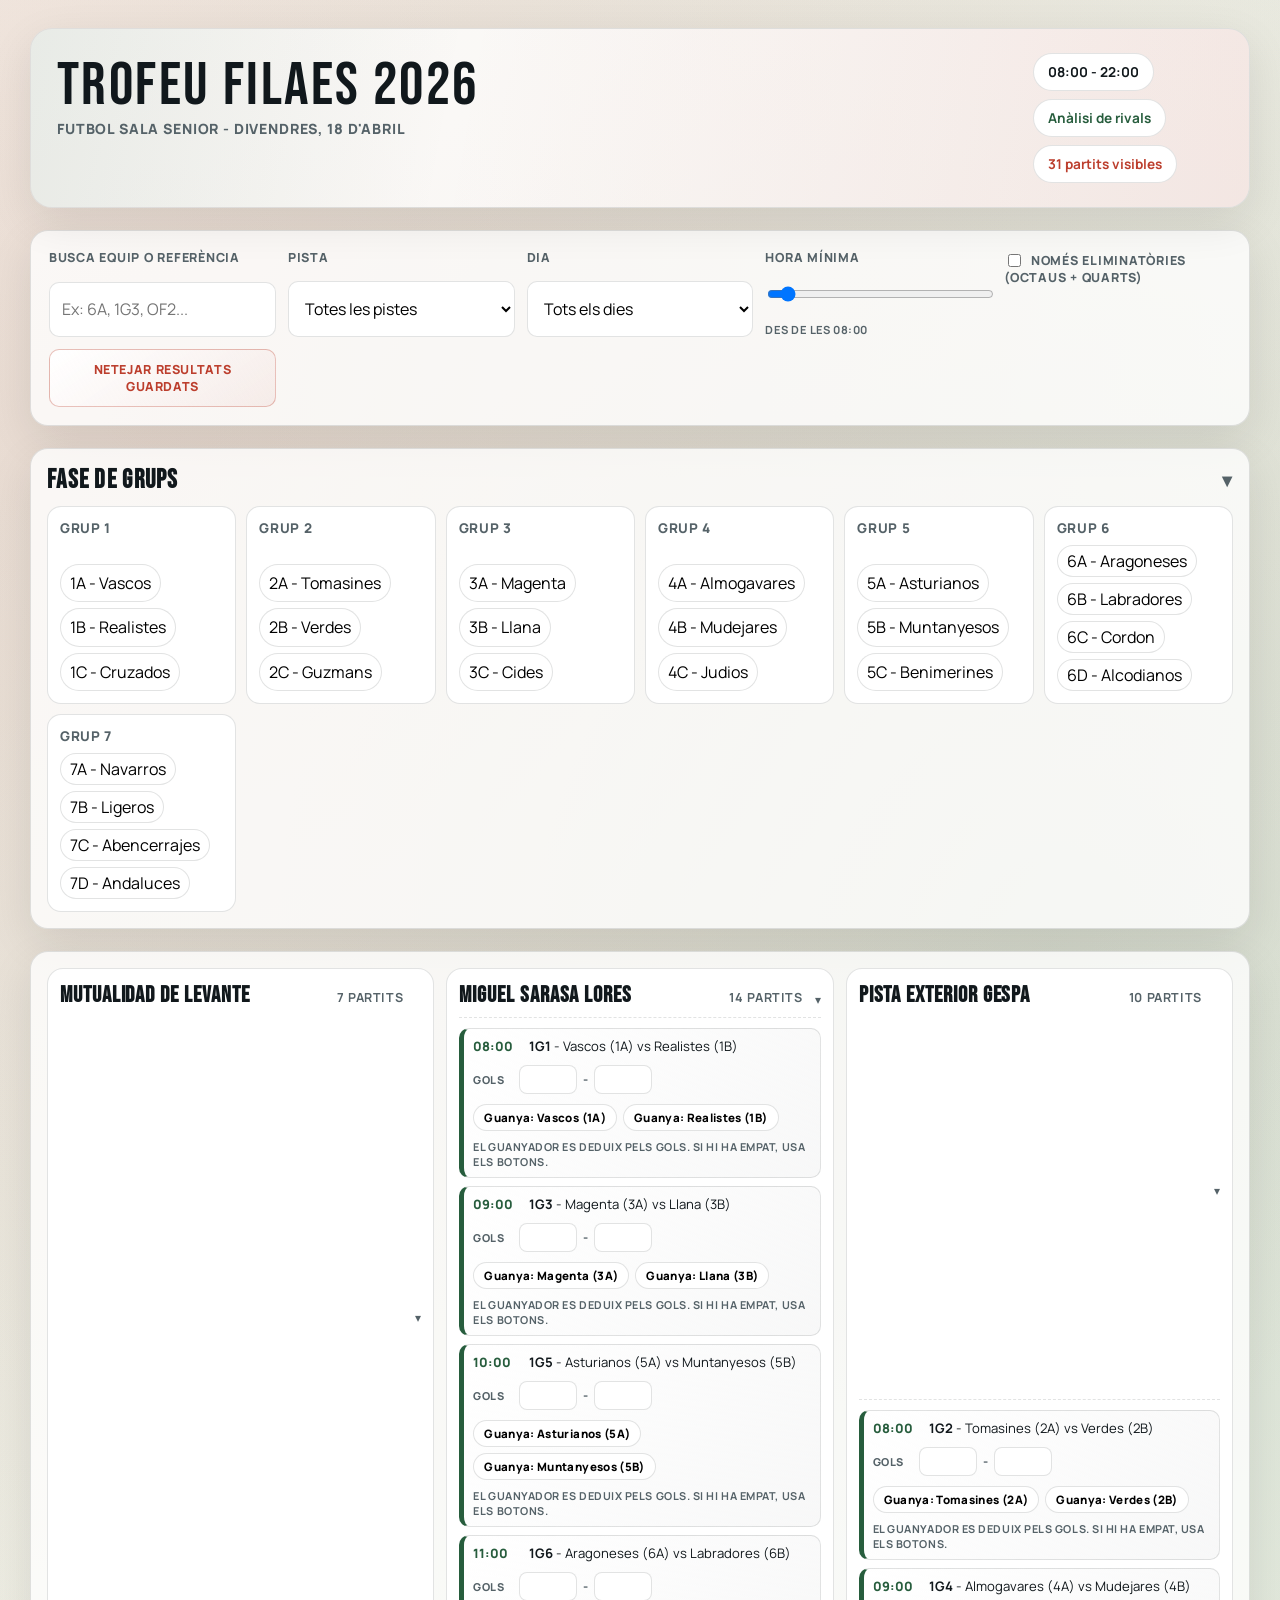
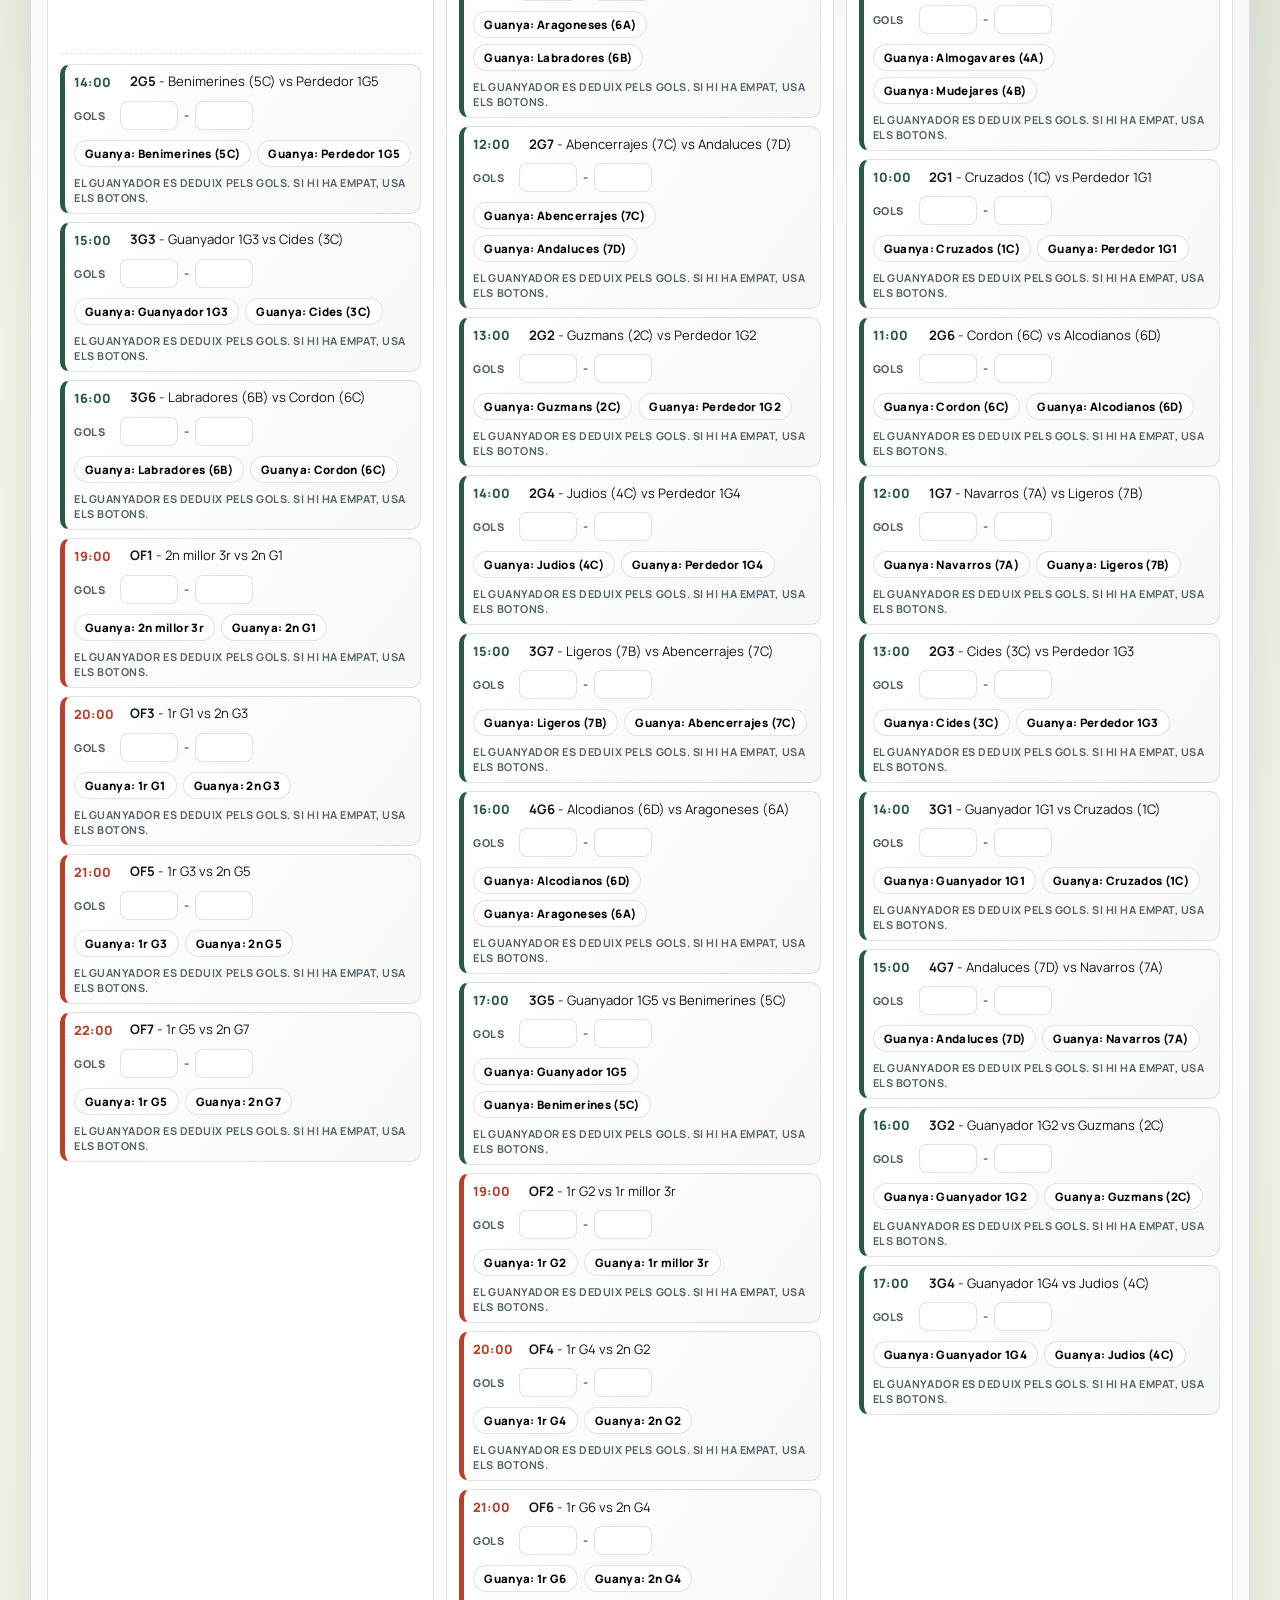
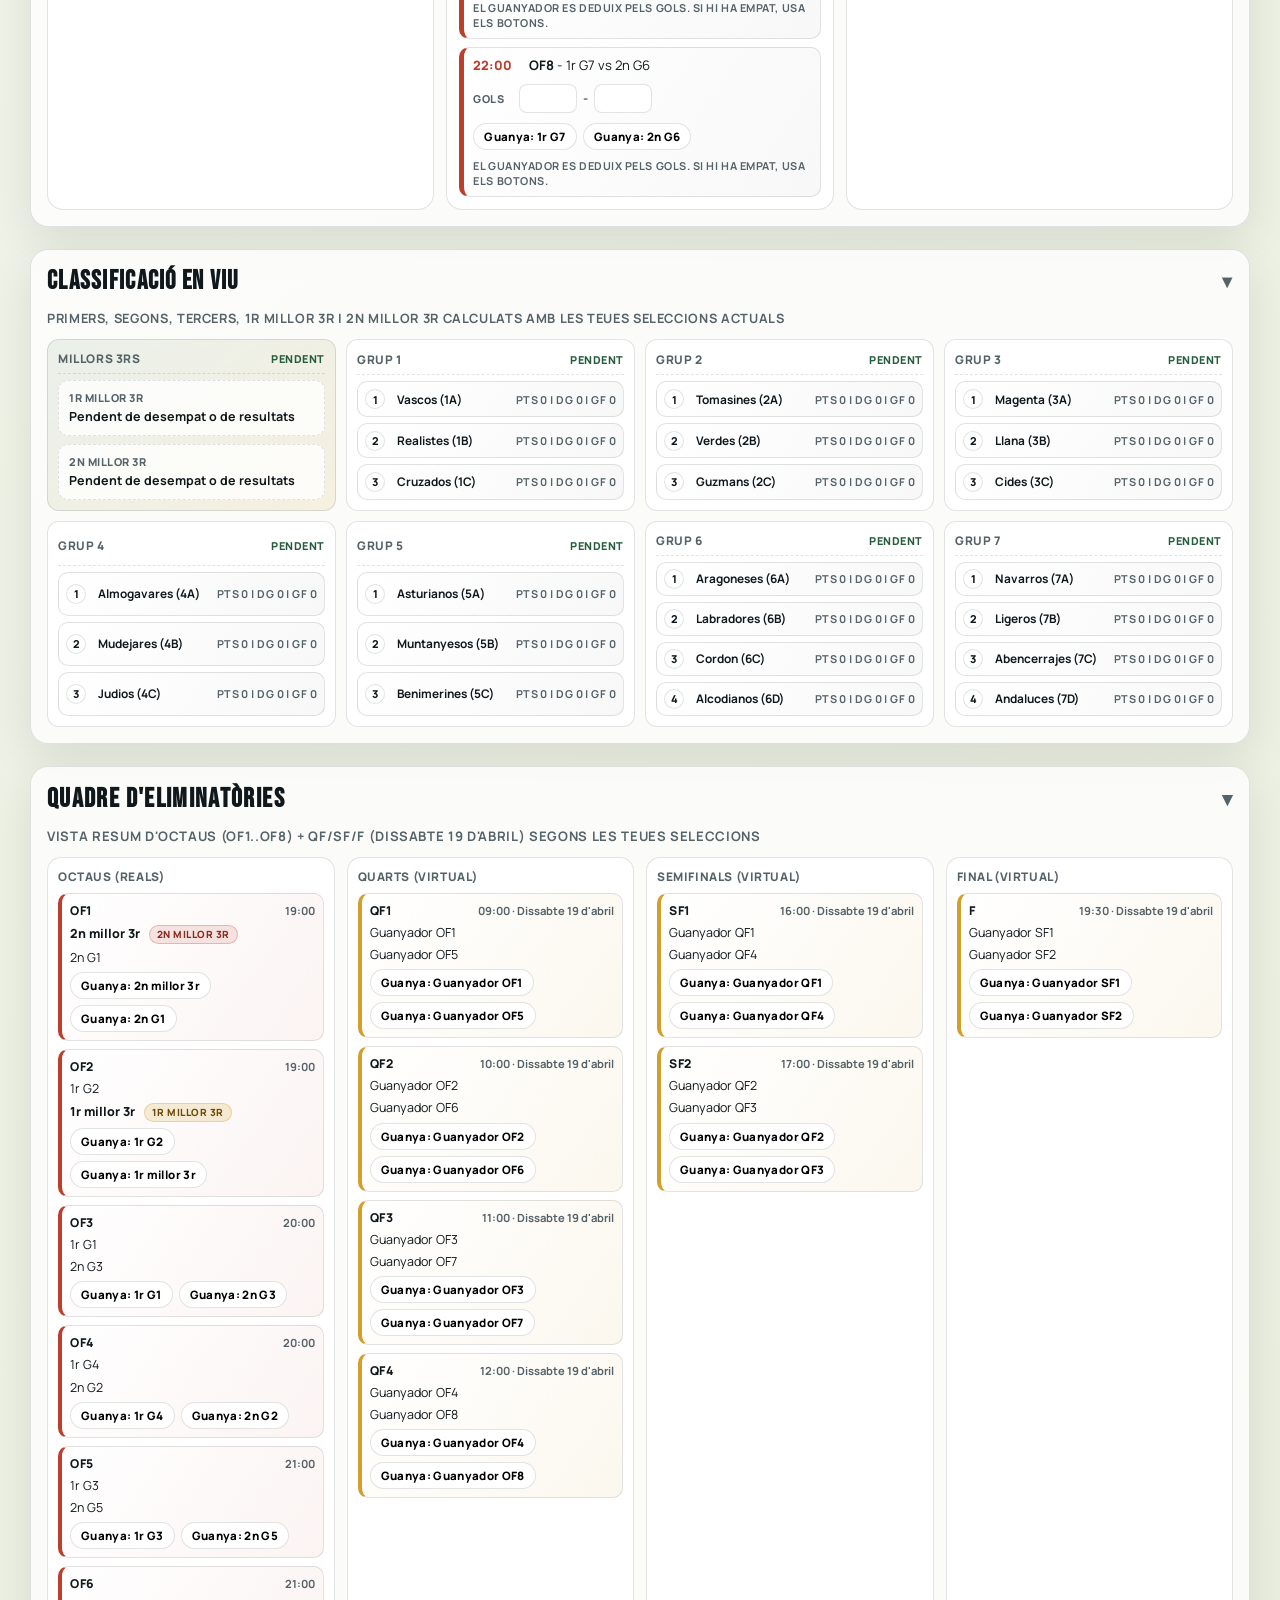
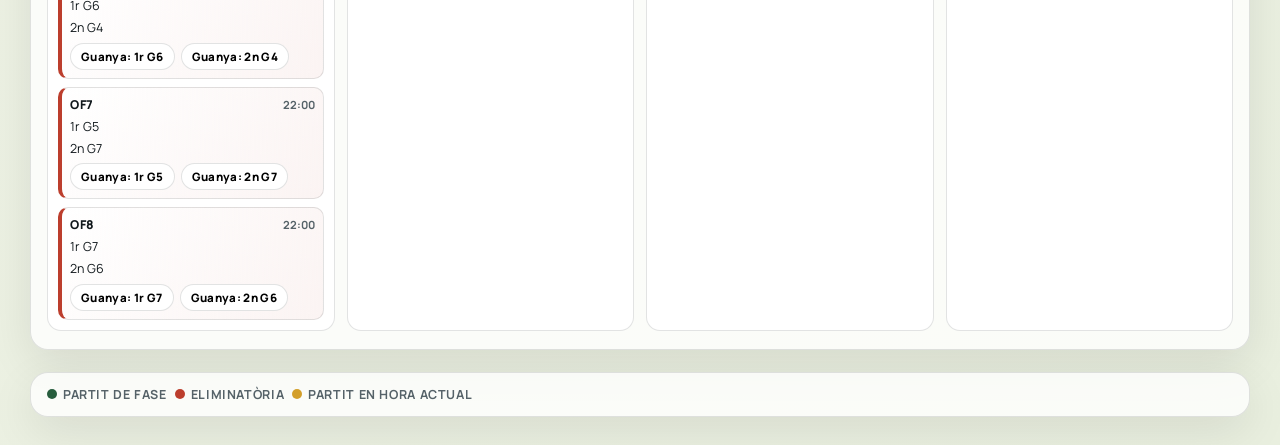
==== commit ef5ada4d: "Añadir filtro por día" ====
--- a/index.html
+++ b/index.html
@@ -40,6 +40,14 @@
                     <option value="Mutualidad de Levante">Pavelló - Mutualidad de Levante</option>
                     <option value="Miguel Sarasa Lores">Pavelló - Miguel Sarasa Lores</option>
                     <option value="Pista exterior gespa">Pista exterior gespa</option>
+                </select>
+            </div>
+            <div class="control">
+                <label for="matchDay">Dia</label>
+                <select id="matchDay">
+                    <option value="all">Tots els dies</option>
+                    <option value="Divendres 18 d'abril">Divendres 18 d'abril</option>
+                    <option value="Dissabte 19 d'abril">Dissabte 19 d'abril</option>
                 </select>
             </div>
             <div class="control">
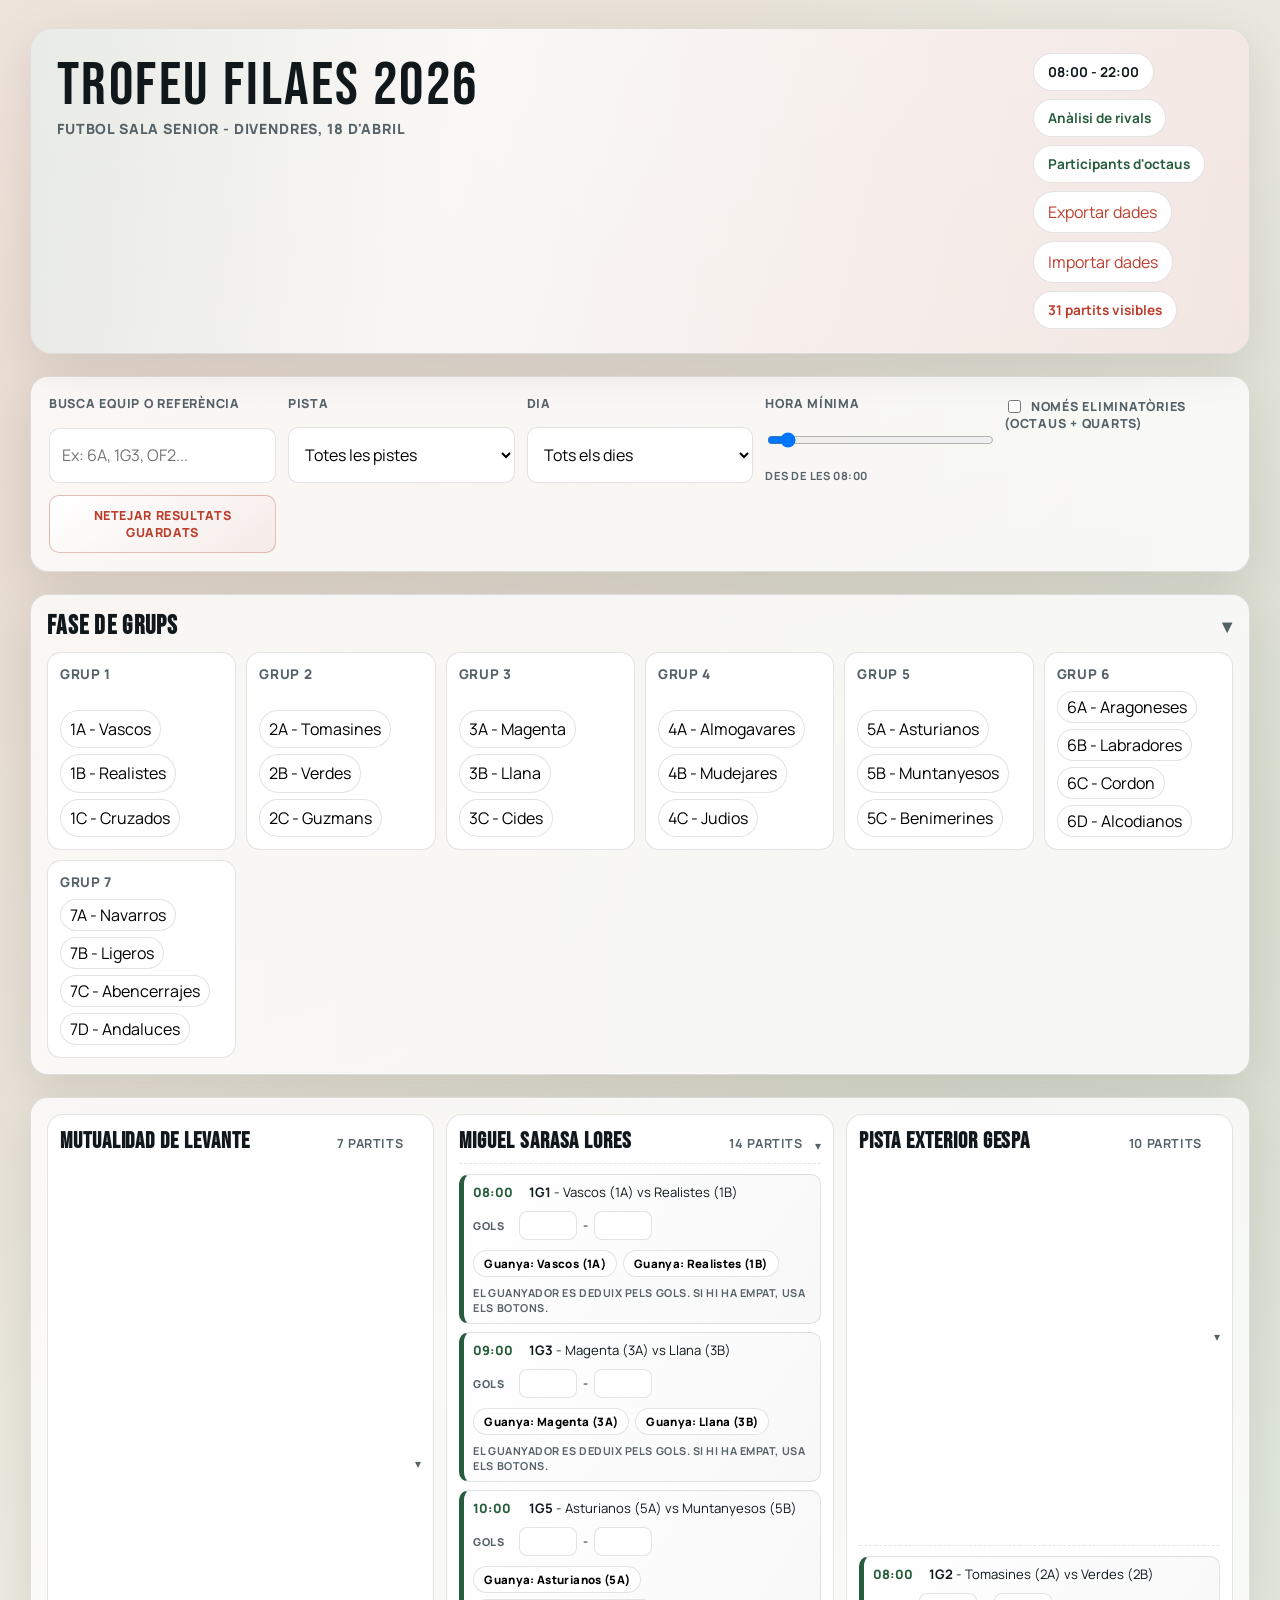
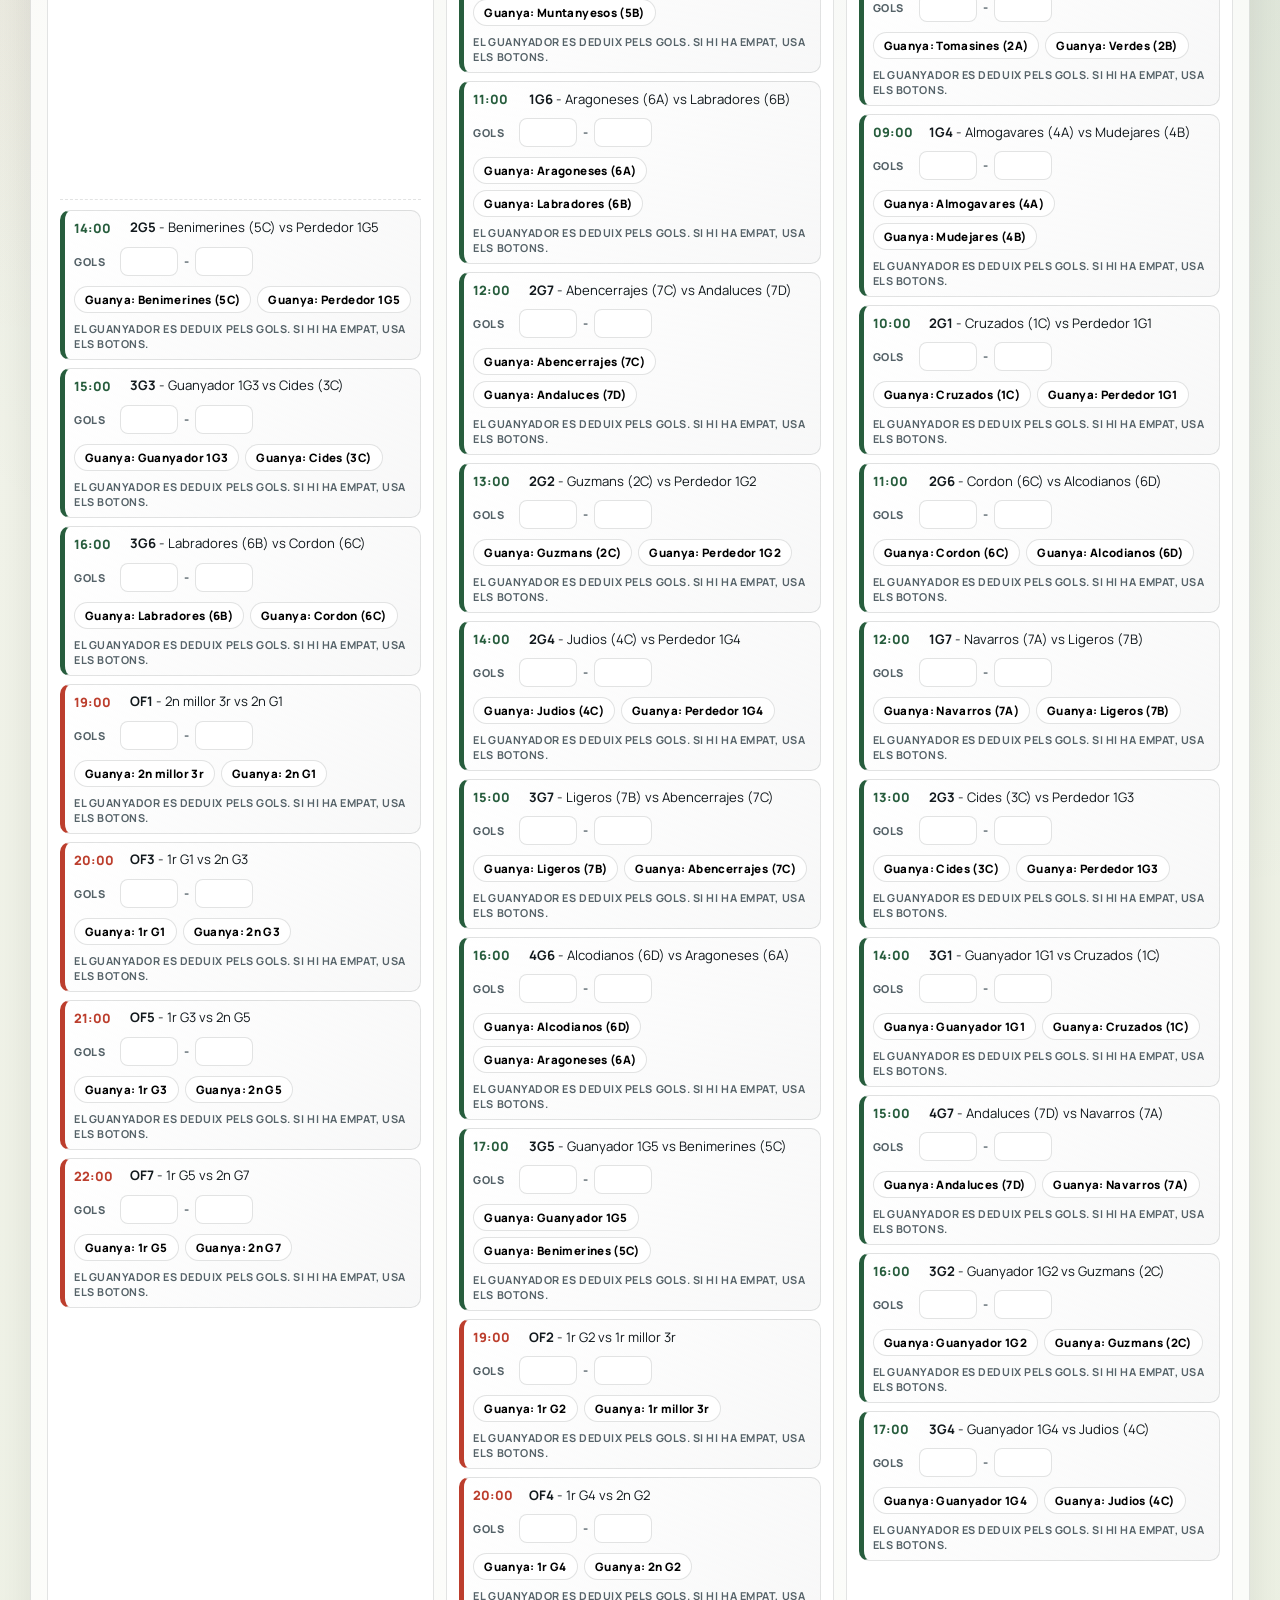
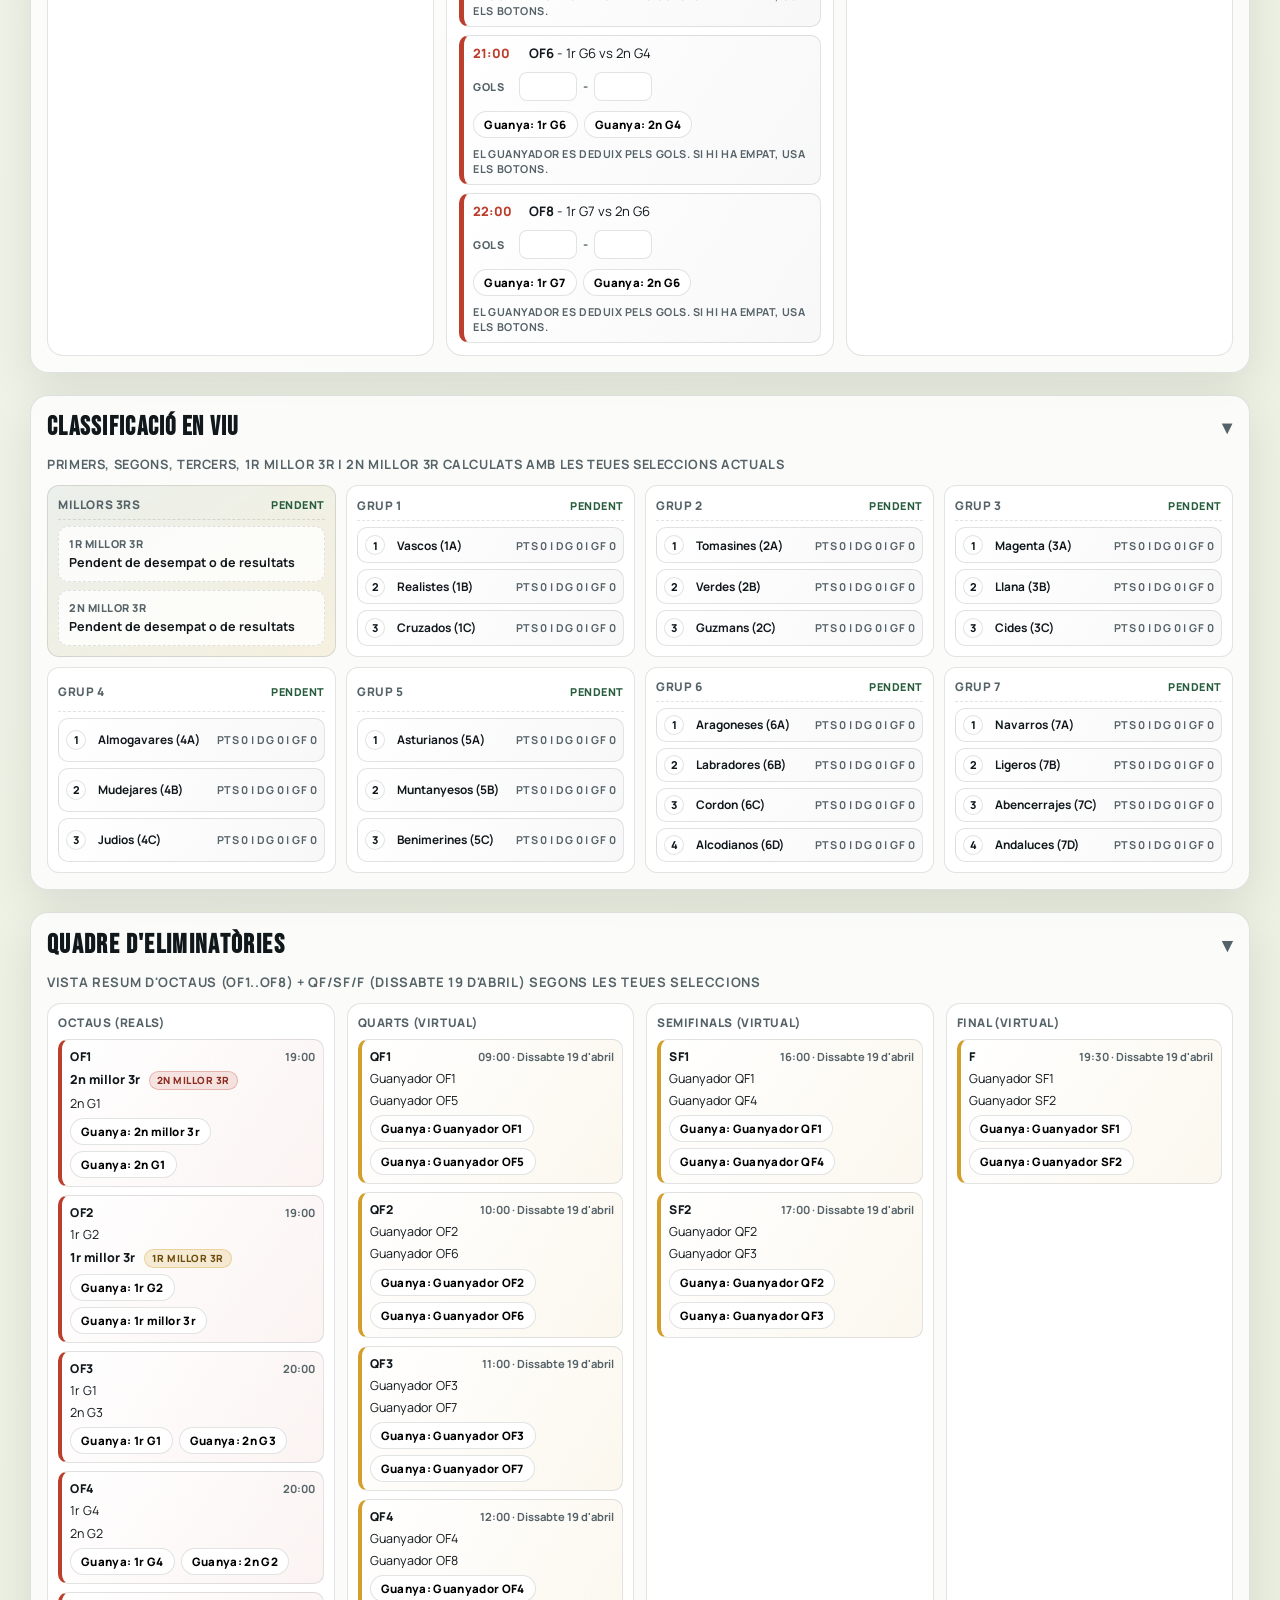
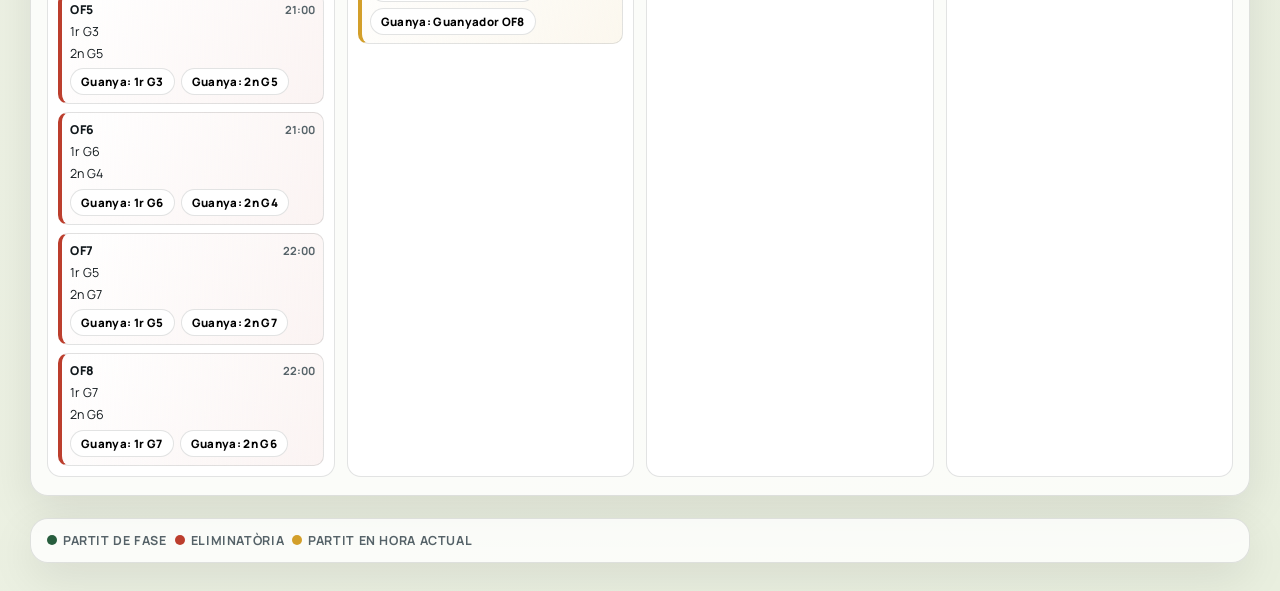
==== commit d4f9a84e: "Añadir cuadro de cuartos de final" ====
--- a/index.html
+++ b/index.html
@@ -23,6 +23,10 @@
                 <div class="hero-side">
                     <span class="date-chip">08:00 - 22:00</span>
                     <a class="date-chip nav-chip" href="rivals.html">Anàlisi de rivals</a>
+                    <a class="date-chip nav-chip" href="octavos.html">Participants d'octaus</a>
+                    <button class="date-chip storage-chip" type="button" data-storage-export>Exportar dades</button>
+                    <button class="date-chip storage-chip" type="button" data-storage-import
+                        data-storage-reload="true">Importar dades</button>
                     <span class="count-chip" id="globalCount">0 partits visibles</span>
                 </div>
             </div>
@@ -97,6 +101,7 @@
         </section>
     </main>
 
+    <script src="storage-bridge.js"></script>
     <script src="script.js"></script>
 </body>
 
--- a/styles.css
+++ b/styles.css
@@ -112,9 +112,22 @@
     transition: transform 140ms ease, box-shadow 140ms ease;
 }
 
+.storage-chip {
+    font: inherit;
+    cursor: pointer;
+    text-align: left;
+    color: var(--brand-2);
+    transition: transform 140ms ease, box-shadow 140ms ease;
+}
+
 .nav-chip:hover {
     transform: translateY(-1px);
     box-shadow: 0 8px 18px rgba(39, 93, 61, 0.16);
+}
+
+.storage-chip:hover {
+    transform: translateY(-1px);
+    box-shadow: 0 8px 18px rgba(188, 62, 45, 0.16);
 }
 
 .count-chip {
